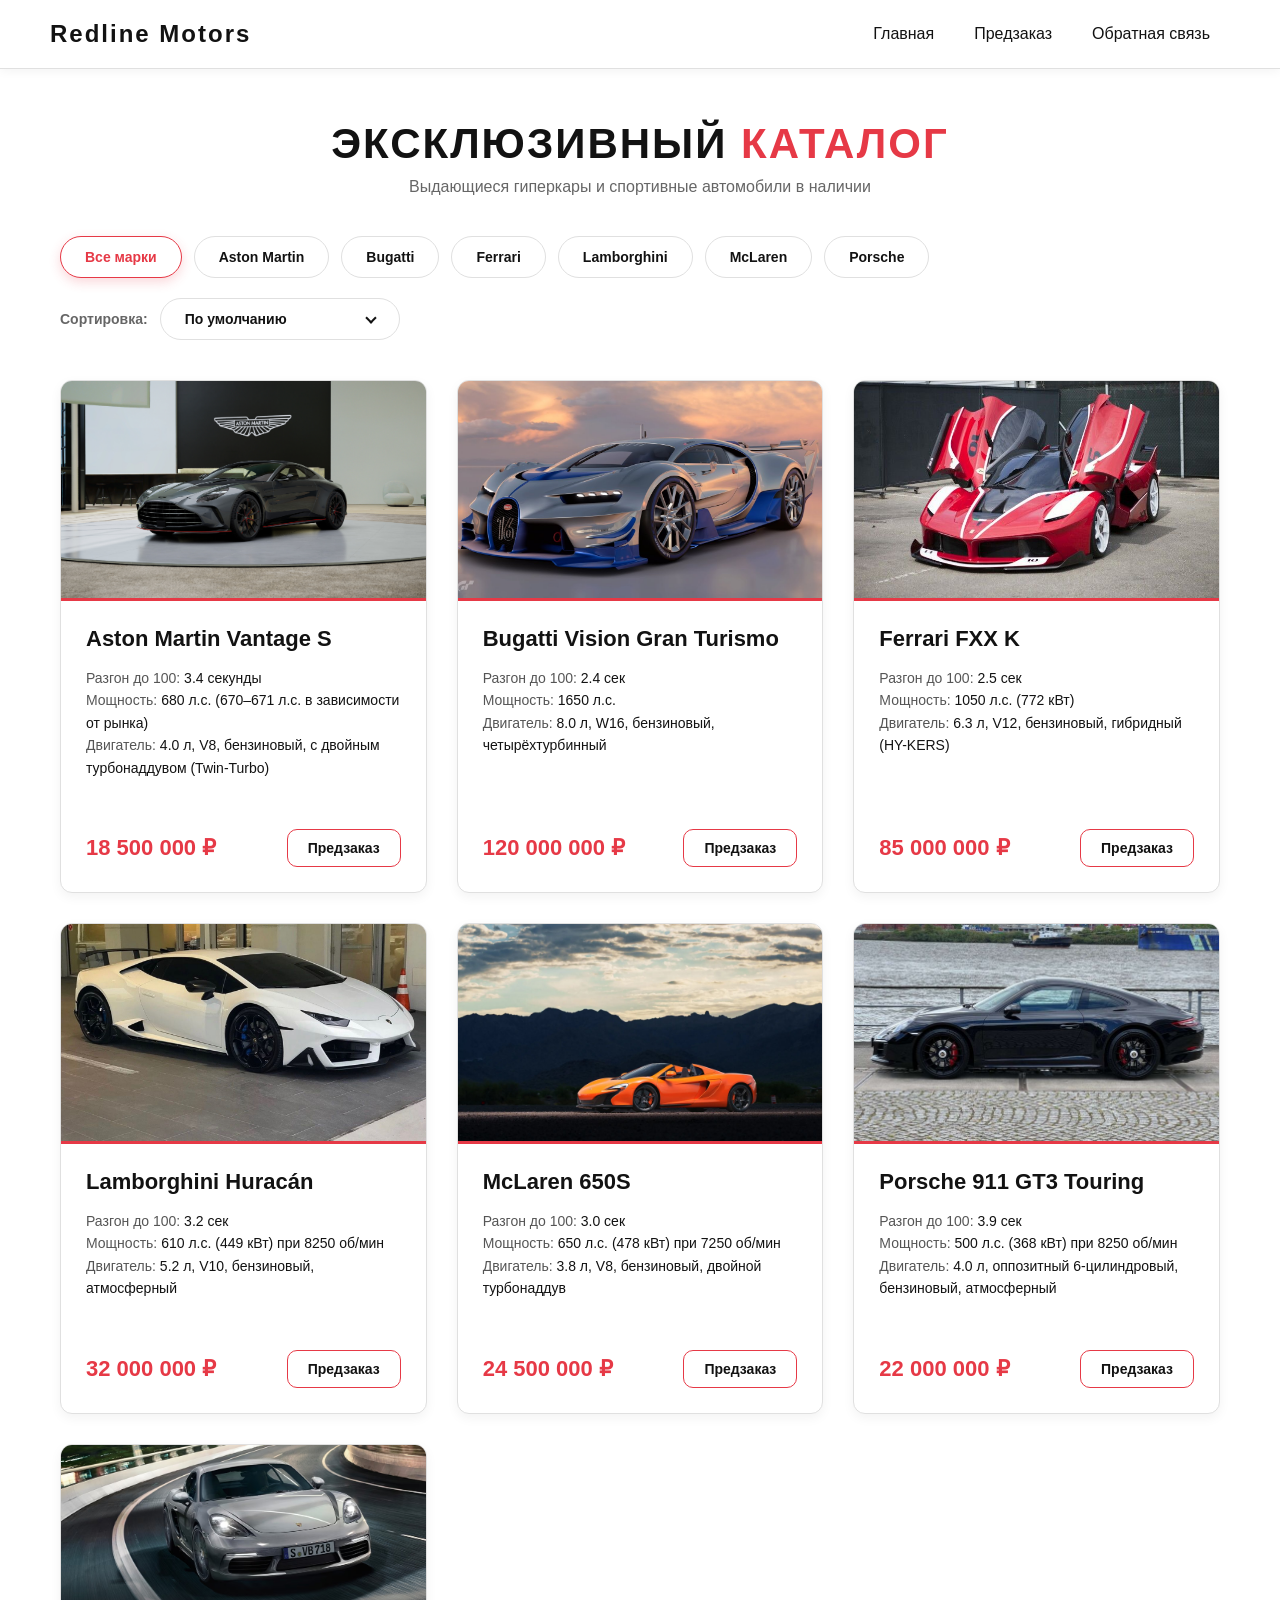
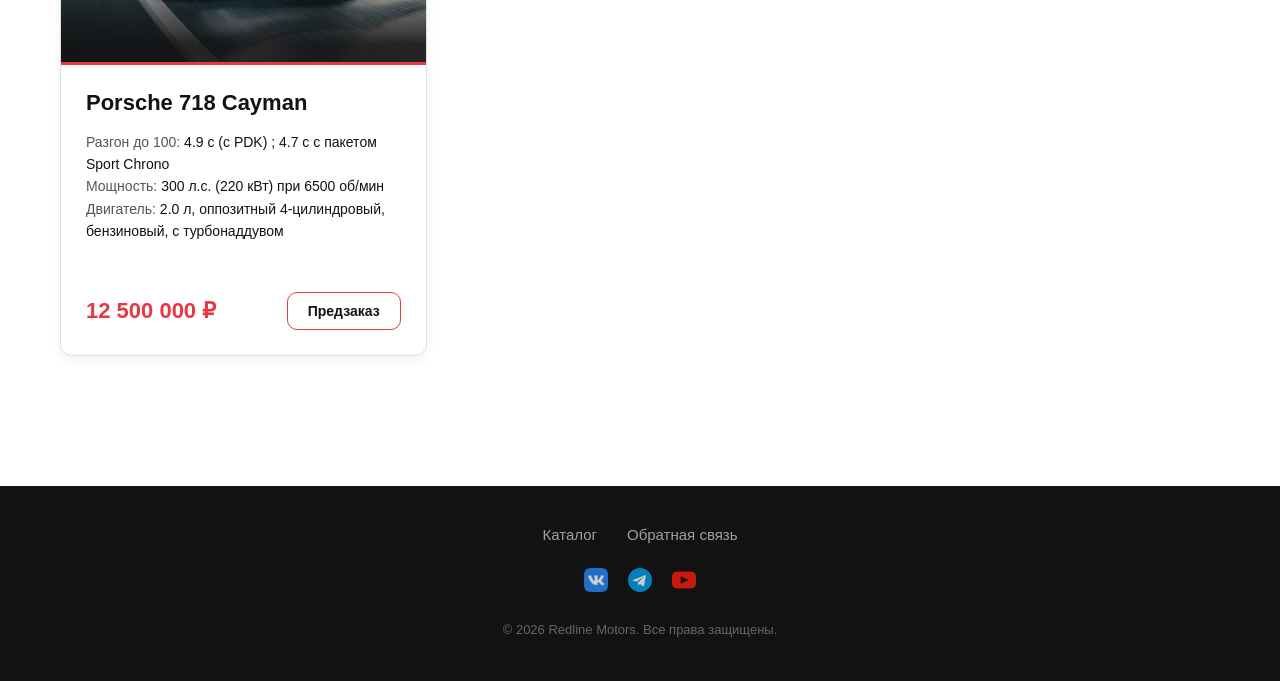
==== catalog/catalog.html @ 842f1fcf "Refactor catalog and card flow to dynamic data-driven pages. Reorganize assets into brand folders, s" ====
<!DOCTYPE html>
<html lang="ru">
<head>
    <meta charset="UTF-8">
    <meta name="viewport" content="width=device-width, initial-scale=1.0">
    <title>Каталог спорткаров</title>
    <link rel="icon" type="image/png" href="../assets/logo.png">
    <link rel="stylesheet" href="../css/navbar.css">
    <link rel="stylesheet" href="../css/global.css">
    <link rel="stylesheet" href="../css/index.css">
    <style>
        /* Базовые настройки */
        * {
            box-sizing: border-box;
            margin: 0;
            padding: 0;
        }

        body {
            font-family: 'Segoe UI', Roboto, Helvetica, Arial, sans-serif;
            background-color: #ffffff; /* Белый фон */
            color: #121212; /* Темный текст */
            padding: 0;
            margin: 0;
            display: flex;
            flex-direction: column;
            min-height: 100vh;
        }

        .catalog-container {
            max-width: 1200px;
            margin: 0 auto;
            padding: 120px 20px 50px 20px; /* отступ для шапки */
            flex-grow: 1;
            width: 100%;
        }

        /* Заголовок страницы */
        .catalog-header {
            text-align: center;
            margin-bottom: 50px;
        }

        .catalog-header h1 {
            font-size: 42px;
            text-transform: uppercase;
            letter-spacing: 2px;
            color: #121212;
        }

        .catalog-header h1 span {
            color: #e63946; /* Красный акцент */
        }

        .catalog-header p {
            color: #666;
            margin-top: 10px;
            font-size: 16px;
        }

        /* Сетка каталога (Grid) */
        .catalog-grid {
            display: grid;
            /* Автоматически подстраивает колонки: минимум 320px, максимум 1 часть доступного пространства */
            grid-template-columns: repeat(auto-fit, minmax(320px, 1fr));
            gap: 30px;
            max-width: 1200px;
            margin: 0 auto;
        }

        /* Карточка автомобиля */
        .car-card {
            background: #ffffff; /* Белый фон карточки */
            border: 1px solid #e0e0e0;
            border-radius: 12px;
            overflow: hidden;
            display: flex;
            flex-direction: column;
            scroll-margin-top: 130px; /* Отступ под фиксированную шапку */
            box-shadow: 0 4px 12px rgba(0, 0, 0, 0.05);
            
            /* Анимации фильтрации */
            opacity: 1;
            transform: scale(1) translateY(0);
            transition: opacity 0.4s cubic-bezier(0.4, 0, 0.2, 1),
                        transform 0.4s cubic-bezier(0.4, 0, 0.2, 1),
                        box-shadow 0.3s ease,
                        border-color 0.3s ease;
        }

        /* Классы для анимации переключения фильтров */
        .car-card.fade-out {
            opacity: 0;
            transform: scale(0.8) translateY(20px);
            pointer-events: none;
        }

        .car-card.fade-in {
            animation: cardAppear 0.5s cubic-bezier(0.4, 0, 0.2, 1);
        }

        @keyframes cardAppear {
            from {
                opacity: 0;
                transform: scale(0.8) translateY(20px);
            }
            to {
                opacity: 1;
                transform: scale(1) translateY(0);
            }
        }

        /* Анимация при наведении */
        .car-card:hover {
            transform: translateY(-8px);
            box-shadow: 0 15px 30px rgba(230, 57, 70, 0.2); /* Красное свечение */
            border-color: #e63946;
        }

        /* Блок с картинкой */
        .card-image {
            height: 220px;
            background-color: #f0f0f0;
            background-size: cover;
            background-position: center;
            border-bottom: 3px solid #e63946; /* Красная линия под фото */
            transition: transform 0.5s cubic-bezier(0.4, 0, 0.2, 1);
        }

        .car-card:hover .card-image {
            transform: scale(1.06);
        }

        .car-card-link {
            display: flex;
            flex-direction: column;
            flex-grow: 1;
            text-decoration: none;
            color: inherit;
        }

        /* Контент внутри карточки */
        .card-content {
            padding: 25px 25px 0;
            display: flex;
            flex-direction: column;
            flex-grow: 1;
            background: #ffffff;
        }

        .card-title {
            font-size: 22px;
            color: #121212;
            margin-bottom: 15px;
            font-weight: 700;
        }

        .card-specs {
            font-size: 14px;
            color: #555;
            margin-bottom: 25px;
            line-height: 1.6;
        }

        .card-specs span {
            color: #121212;
            font-weight: 500;
        }

        .card-price {
            font-size: 22px;
            font-weight: 800;
            color: #e63946;
            text-decoration: none;
        }

        .card-bottom {
            margin-top: auto;
            padding: 25px;
            display: flex;
            justify-content: space-between;
            align-items: center;
            gap: 12px;
        }

        .card-btn {
            background: #ffffff;
            color: #121212;
            border: 1px solid #e63946;
            padding: 10px 20px;
            border-radius: 10px;
            font-size: 14px;
            font-weight: 600;
            text-decoration: none;
            display: inline-block;
            transition: all 0.3s ease;
        }

        /* При наведении на карточку, у кнопки белый фон и красная рамка с красным текстом */
        .car-card:hover .card-btn {
            background: #ffffff;
            color: #e63946;
            border-color: #e63946;
        }

        /* Панель управления каталогом (фильтры и сортировка) */
        .catalog-controls {
            display: flex;
            justify-content: space-between;
            align-items: center;
            max-width: 1200px;
            margin: -10px auto 40px auto;
            padding: 0;
            gap: 20px;
            flex-wrap: wrap;
        }

        /* Список-фильтр брендов */
        .filter-list {
            list-style: none;
            display: flex;
            gap: 12px;
            padding: 0;
            margin: 0;
            flex-wrap: wrap;
        }

        .filter-item {
            padding: 12px 24px;
            background: #ffffff;
            border: 1px solid #e0e0e0;
            border-radius: 30px;
            cursor: pointer;
            font-weight: 600;
            font-size: 14px;
            color: #121212;
            transition: all 0.25s cubic-bezier(0.4, 0, 0.2, 1);
            user-select: none;
        }

        .filter-item:hover {
            border-color: #808080;
            background: #f5f5f5;
        }

        .filter-item.active {
            background: #ffffff;
            color: #e63946;
            border-color: #e63946;
            box-shadow: 0 4px 12px rgba(230, 57, 70, 0.2);
        }

        /* Блок сортировки */
        .sort-controls {
            display: flex;
            align-items: center;
            gap: 12px;
        }

        .sort-label {
            font-size: 14px;
            font-weight: 600;
            color: #666;
        }

        .sort-select {
            padding: 12px 24px;
            border-radius: 30px;
            border: 1px solid #e0e0e0;
            background: #ffffff;
            font-weight: 600;
            font-size: 14px;
            color: #121212;
            cursor: pointer;
            outline: none;
            transition: all 0.25s ease;
            appearance: none; /* Убираем дефолтную стрелку */
            padding-right: 40px;
            background-image: url("data:image/svg+xml;charset=utf-8,%3Csvg xmlns='http://www.w3.org/2000/svg' width='16' height='16' viewBox='0 0 24 24' fill='none' stroke='%23121212' stroke-width='2' stroke-linecap='round' stroke-linejoin='round'%3E%3Cpath d='M6 9l6 6 6-6'/%3E%3C/svg%3E");
            background-repeat: no-repeat;
            background-position: right 15px center;
            background-size: 14px;
        }

        .sort-select:hover {
            border-color: #808080;
            background-color: #f5f5f5;
        }

        /* Черный футер */
        .divfooter {
            background-color: #121212 !important;
            color: #ffffff !important;
            width: 100%;
            padding: 60px 20px 40px 20px;
            box-sizing: border-box;
            margin-top: 80px !important;
            flex-shrink: 0;
        }

        .divfooter a {
            color: #a0a0a0 !important;
        }

        .divfooter a:hover {
            color: #e63946 !important;
        }

        .divfooter-bottom p {
            color: #666666 !important;
        }

        /* Custom Select Sorting */
        .custom-select {
            position: relative;
            display: inline-block;
            width: 240px;
            user-select: none;
            z-index: 100;
        }

        .custom-select-trigger {
            position: relative;
            display: flex;
            align-items: center;
            justify-content: space-between;
            padding: 12px 24px;
            font-size: 14px;
            font-weight: 600;
            color: #121212;
            background: #ffffff;
            border: 1px solid #e0e0e0;
            border-radius: 30px;
            cursor: pointer;
            transition: all 0.25s ease;
        }

        .custom-select-trigger:hover {
            border-color: #808080;
            background-color: #f5f5f5;
        }

        .custom-select.open .custom-select-trigger {
            border-color: #e63946;
            box-shadow: 0 4px 12px rgba(230, 57, 70, 0.15);
        }

        .custom-select-trigger .arrow {
            width: 8px;
            height: 8px;
            border-right: 2px solid #121212;
            border-bottom: 2px solid #121212;
            transform: rotate(45deg);
            margin-left: 10px;
            margin-top: -3px;
            transition: transform 0.25s ease;
        }

        .custom-select.open .custom-select-trigger .arrow {
            transform: rotate(-135deg);
            margin-top: 3px;
            border-color: #e63946;
        }

        .custom-options {
            position: absolute;
            display: block;
            top: calc(100% + 8px);
            left: 0;
            right: 0;
            border: 1px solid #e0e0e0;
            background: #ffffff;
            border-radius: 16px;
            box-shadow: 0 8px 24px rgba(0, 0, 0, 0.08);
            opacity: 0;
            visibility: hidden;
            pointer-events: none;
            transform: translateY(-10px);
            transition: all 0.25s cubic-bezier(0.4, 0, 0.2, 1);
            overflow: hidden;
            z-index: 101;
        }

        .custom-select.open .custom-options {
            opacity: 1;
            visibility: visible;
            pointer-events: all;
            transform: translateY(0);
        }

        .custom-option {
            position: relative;
            display: block;
            padding: 12px 24px;
            font-size: 14px;
            font-weight: 600;
            color: #121212;
            cursor: pointer;
            transition: all 0.2s ease;
            text-align: left;
        }

        .custom-option:hover {
            background: #f5f5f5;
            color: #e63946;
        }

        .custom-option.selected {
            background: #fdf2f2;
            color: #e63946;
        }

        /* Широкоформатные экраны */
        @media (min-width: 1400px) {
            .catalog-container, .catalog-controls, .catalog-grid {
                max-width: 1300px !important;
            }
        }
        @media (min-width: 1600px) {
            .catalog-container, .catalog-controls, .catalog-grid {
                max-width: 1500px !important;
            }
        }

        /* Мобильная адаптивность для каталога */
        @media (max-width: 900px) {
            .catalog-controls {
                flex-direction: column;
                align-items: stretch;
                gap: 15px;
            }
            .filter-list {
                justify-content: center;
            }
            .sort-controls {
                justify-content: center;
            }
        }
        @media (max-width: 768px) {
            .catalog-grid {
                grid-template-columns: 1fr !important;
                gap: 20px;
            }
        }
        @media (max-width: 600px) {
            .catalog-container {
                padding-top: 80px !important;
            }
            .catalog-header {
                margin-bottom: 25px !important;
            }
            .catalog-header h1 {
                font-size: 32px;
            }
            .filter-list {
                gap: 8px;
            }
            .filter-item {
                padding: 8px 16px;
                font-size: 13px;
                flex-grow: 1;
                text-align: center;
            }
            .sort-controls {
                width: 100%;
                justify-content: space-between;
            }
            .custom-select {
                flex-grow: 1;
            }
            .custom-select-trigger {
                font-size: 13px;
                padding: 10px 20px;
            }
            .catalog-grid {
                grid-template-columns: 1fr !important;
                gap: 20px;
            }
        }

        /* Закрепленная непрозрачная шапка для каталога */
        header {
            position: fixed !important;
            background: #ffffff !important;
            box-shadow: 0 2px 10px rgba(0, 0, 0, 0.05);
            border-bottom: 1px solid #e0e0e0;
            z-index: 1000 !important;
        }

        .navbar {
            background-color: #ffffff !important;
            padding: 20px 50px !important;
        }

        @media (max-width: 768px) {
            .navbar {
                padding: 15px 20px !important;
            }
        }

    </style>
</head>
<body>
  <!-- Fullscreen Overlay Menu Start -->
  <input type="checkbox" id="active">
  <label for="active" class="menu-btn">
    <span></span>
  </label>
  <div class="wrapper">
    <ul>
      <li><a href="../index.html">Главная</a></li>
      <li><a href="../preorder.html">Предзаказ</a></li>
      <li><a href="../contacts.html">Обратная связь</a></li>
    </ul>
  </div>
  
  <script>
    (function() {
      var checkbox = document.getElementById('active');
      if (!checkbox) return;

      // Close menu on link click
      var links = document.querySelectorAll('.wrapper a');
      links.forEach(function(link) {
        link.addEventListener('click', function() {
          checkbox.checked = false;
        });
      });

      // Close menu when clicking outside of the menu list (on the wrapper)
      var wrapper = document.querySelector('.wrapper');
      if (wrapper) {
        wrapper.addEventListener('click', function(e) {
          if (e.target === wrapper) {
            checkbox.checked = false;
          }
        });
      }
    })();
  </script>
  <!-- Fullscreen Overlay Menu End -->
  
  
  

    <header>
      <nav class="navbar light-bg">
        <a href="../index.html" class="logo"><span>Redline</span> Motors</a>
  <ul class="nav-links">
          <li><a href="../index.html">Главная</a></li>
          <li><a href="../preorder.html">Предзаказ</a></li>
          <li><a href="../contacts.html">Обратная связь</a></li>
        </ul>
        <div class="burger" id="burger-menu">
          <div></div>
          <div></div>
          <div></div>
        </div>
      </nav>
    </header>

    <div class="catalog-container">
        <div class="catalog-header">
            <h1>Эксклюзивный <span>Каталог</span></h1>
            <p>Выдающиеся гиперкары и спортивные автомобили в наличии</p>
        </div>

        <!-- Панель управления каталогом (фильтры и сортировка) -->
        <div class="catalog-controls">
            <!-- Список-фильтр брендов -->
            <ul class="filter-list">
                <li class="filter-item active" data-filter="all">Все марки</li>
                <li class="filter-item" data-filter="aston_martin">Aston Martin</li>
                <li class="filter-item" data-filter="bugatti">Bugatti</li>
                <li class="filter-item" data-filter="ferrari">Ferrari</li>
                <li class="filter-item" data-filter="lamborghini">Lamborghini</li>
                <li class="filter-item" data-filter="mclaren">McLaren</li>
                <li class="filter-item" data-filter="porsche">Porsche</li>
            </ul>

            <!-- Блок сортировки справа -->
            <div class="sort-controls">
                <span class="sort-label">Сортировка:</span>
                <div class="custom-select" id="custom-sort-select">
                    <div class="custom-select-trigger"><span>По умолчанию</span><div class="arrow"></div></div>
                    <div class="custom-options">
                        <span class="custom-option selected" data-value="default">По умолчанию</span>
                        <span class="custom-option" data-value="name-asc">Название (А - Я)</span>
                        <span class="custom-option" data-value="name-desc">Название (Я - А)</span>
                        <span class="custom-option" data-value="price-asc">Цена (возрастание)</span>
                        <span class="custom-option" data-value="price-desc">Цена (убывание)</span>
                    </div>
                </div>
                <select id="sort-select" style="display: none;">
                    <option value="default">По умолчанию</option>
                    <option value="name-asc">Название (А - Я)</option>
                    <option value="name-desc">Название (Я - А)</option>
                    <option value="price-asc">Цена (возрастание)</option>
                    <option value="price-desc">Цена (убывание)</option>
                </select>
            </div>
        </div>

        <div class="catalog-grid"></div>
    </div>

    <div class="divfooter">
      <div class="divfooter-nav-row">
        <a href="catalog.html">Каталог</a>
        <a href="../contacts.html">Обратная связь</a>
      </div>
      <div class="divfooter-socials">
        <a href="#" target="_blank">
          <img src="../assets/logo/vk.png" alt="VK" />
        </a>
        <a href="#" target="_blank">
          <img src="../assets/logo/tg.png" alt="Telegram" />
        </a>
        <a href="#" target="_blank">
          <img src="../assets/logo/youtube.png" alt="YouTube" />
        </a>
      </div>
      <div class="divfooter-bottom">
        <p>© 2026 Redline Motors. Все права защищены.</p>
      </div>
    </div>

  <script src="../card/cars_data.js"></script>
  <script>
    var burgerBtn = document.getElementById('burger-menu');
    var navLinksEl = document.querySelector('.nav-links');
    if (burgerBtn && navLinksEl) {
      burgerBtn.addEventListener('click', function() {
        navLinksEl.classList.toggle('nav-active');
        burgerBtn.classList.toggle('toggle');
      });
      document.addEventListener('click', function(e) {
        if (navLinksEl.classList.contains('nav-active') &&
            !navLinksEl.contains(e.target) &&
            !burgerBtn.contains(e.target)) {
          navLinksEl.classList.remove('nav-active');
          burgerBtn.classList.remove('toggle');
        }
      });
    }

    function findSpecValue(specs, keyword) {
      if (!Array.isArray(specs)) {
        return "Не указано";
      }

      const foundSpec = specs.find(spec => spec.name && spec.name.toLowerCase().includes(keyword));
      return foundSpec && foundSpec.value ? foundSpec.value : "Не указано";
    }

    function renderCatalogFromData() {
      const grid = document.querySelector('.catalog-grid');
      if (!grid || typeof carsData === "undefined") {
        return;
      }

      const cardsHtml = [];

      Object.entries(carsData).forEach(([brandId, brandCars]) => {
        Object.entries(brandCars).forEach(([carId, carData]) => {
          const cardIndex = carId.replace('car', '');
          const previewImage = Array.isArray(carData.images) && carData.images.length ? carData.images[0] : '../assets/Ferrari/199035aa5a6e472c13fa94644c13ce82.jpg';
          const acceleration = findSpecValue(carData.specs, 'разгон');
          const power = findSpecValue(carData.specs, 'мощност');
          const engine = findSpecValue(carData.specs, 'тип двигателя');

          const preorderUrl = carData.preorderUrl || '../preorder.html';

          cardsHtml.push(`
            <article class="car-card" data-brand="${brandId}" id="${brandId}_${cardIndex}">
              <a href="../card/card.html?brand=${brandId}&car=${carId}" class="car-card-link">
                <div class="card-image" style="background-image: url('${previewImage}');"></div>
                <div class="card-content">
                  <h3 class="card-title">${carData.title}</h3>
                  <p class="card-specs">
                    Разгон до 100: <span>${acceleration}</span><br>
                    Мощность: <span>${power}</span><br>
                    Двигатель: <span>${engine}</span>
                  </p>
                </div>
              </a>
              <div class="card-bottom">
                <a href="../card/card.html?brand=${brandId}&car=${carId}" class="card-price">${carData.price}</a>
                <a href="${preorderUrl}" class="card-btn">Предзаказ</a>
              </div>
            </article>
          `);
        });
      });

      grid.innerHTML = cardsHtml.join('');
    }

    // JS-фильтрация по брендам с использованием хэша и списка с анимацией
    function applyFilter(filterId) {
      // Обновляем активный класс в списке фильтров
      const filterItems = document.querySelectorAll('.filter-item');
      filterItems.forEach(item => {
        if (item.getAttribute('data-filter') === filterId) {
          item.classList.add('active');
        } else {
          item.classList.remove('active');
        }
      });

      const cards = document.querySelectorAll('.car-card');
      
      // Сначала запускаем fade-out для скрываемых карт
      cards.forEach(card => {
        const matches = (filterId === 'all' || card.getAttribute('data-brand') === filterId);
        if (!matches) {
          card.classList.add('fade-out');
          card.classList.remove('fade-in');
        }
      });

      // Ждем окончания анимации скрытия, затем меняем display и запускаем staggered fade-in
      setTimeout(() => {
        let visibleIndex = 0;
        cards.forEach(card => {
          const matches = (filterId === 'all' || card.getAttribute('data-brand') === filterId);
          if (matches) {
            card.style.display = 'flex';
            card.classList.remove('fade-out');
            card.classList.add('fade-in');
            // Staggered delay (поочередное появление)
            card.style.animationDelay = `${visibleIndex * 0.05}s`;
            visibleIndex++;
          } else {
            card.style.display = 'none';
          }
        });
      }, 300);
    }

    // Слушатели кликов по элементам списка-фильтра
    document.querySelectorAll('.filter-item').forEach(item => {
      item.addEventListener('click', () => {
        const filterId = item.getAttribute('data-filter');
        if (filterId === 'all') {
          // Убираем хэш из URL
          history.pushState("", document.title, window.location.pathname + window.location.search);
          applyFilter('all');
        } else {
          window.location.hash = filterId;
        }
      });
    });

    // Обработка хэша при загрузке страницы и смене хэша
    function handleHash() {
      const hash = window.location.hash.substring(1);
      const validFilters = ['aston_martin', 'bugatti', 'ferrari', 'lamborghini', 'mclaren', 'porsche'];
      if (hash && validFilters.includes(hash)) {
        applyFilter(hash);
      } else {
        applyFilter('all');
      }
    }

    window.addEventListener('hashchange', handleHash);
    window.addEventListener('DOMContentLoaded', handleHash);

    // Сортировка карточек
    let originalCardsOrder = [];
    
    // Сохраняем исходный порядок карточек после загрузки DOM
    window.addEventListener('DOMContentLoaded', () => {
      renderCatalogFromData();
      originalCardsOrder = Array.from(document.querySelectorAll('.car-card'));
      
      // Очистка классов анимации и задержки по окончании анимации
      originalCardsOrder.forEach(card => {
        card.addEventListener('animationend', () => {
          if (card.classList.contains('fade-in')) {
            card.classList.remove('fade-in');
            card.style.animationDelay = '';
          }
        });
      });
      
      const sortSelect = document.getElementById('sort-select');
      if (sortSelect) {
        sortSelect.addEventListener('change', (e) => {
          applySorting(e.target.value);
        });
      }

      // Custom select logic
      const customSelect = document.getElementById('custom-sort-select');
      if (customSelect) {
        const trigger = customSelect.querySelector('.custom-select-trigger');
        const triggerText = trigger.querySelector('span');
        const options = customSelect.querySelectorAll('.custom-option');

        trigger.addEventListener('click', function(e) {
          e.stopPropagation();
          customSelect.classList.toggle('open');
        });

        options.forEach(opt => {
          opt.addEventListener('click', function() {
            options.forEach(o => o.classList.remove('selected'));
            this.classList.add('selected');
            const val = this.getAttribute('data-value');
            triggerText.textContent = this.textContent;
            customSelect.classList.remove('open');
            
            // Sync with real select
            if (sortSelect) {
              sortSelect.value = val;
              sortSelect.dispatchEvent(new Event('change'));
            }
          });
        });

        // Close select on click outside
        document.addEventListener('click', function() {
          customSelect.classList.remove('open');
        });
      }
    });

    function applySorting(sortVal) {
      const grid = document.querySelector('.catalog-grid');
      if (!grid) return;
      
      let cards = Array.from(document.querySelectorAll('.car-card'));
      
      // Сначала запускаем fade-out для всех видимых карт
      cards.forEach(card => {
        if (card.style.display !== 'none') {
          card.classList.add('fade-out');
          card.classList.remove('fade-in');
        }
      });
      
      // Ждем окончания анимации скрытия (300мс), затем перевешиваем в DOM и проявляем со стаггером
      setTimeout(() => {
        if (sortVal === 'default') {
          // Восстанавливаем оригинальный порядок
          originalCardsOrder.forEach(card => grid.appendChild(card));
        } else {
          cards.sort((a, b) => {
            if (sortVal.startsWith('name')) {
              const nameA = a.querySelector('.card-title').textContent.trim();
              const nameB = b.querySelector('.card-title').textContent.trim();
              return sortVal === 'name-asc' ? nameA.localeCompare(nameB, 'ru') : nameB.localeCompare(nameA, 'ru');
            } else if (sortVal.startsWith('price')) {
              // Получаем числовое значение цены из текста (например: "350 млн ₽" -> 350)
              const priceTextA = a.querySelector('.card-price').textContent;
              const priceTextB = b.querySelector('.card-price').textContent;
              
              const priceA = parseFloat(priceTextA.replace(/[^0-9.]/g, ''));
              const priceB = parseFloat(priceTextB.replace(/[^0-9.]/g, ''));
              
              return sortVal === 'price-asc' ? priceA - priceB : priceB - priceA;
            }
            return 0;
          });
          
          // Перевешиваем карточки в отсортированном порядке в DOM
          cards.forEach(card => grid.appendChild(card));
        }
        
        // Проявляем обратно
        let visibleIndex = 0;
        const updatedCards = Array.from(document.querySelectorAll('.car-card'));
        updatedCards.forEach(card => {
          if (card.style.display !== 'none') {
            card.classList.remove('fade-out');
            card.classList.add('fade-in');
            card.style.animationDelay = `${visibleIndex * 0.05}s`;
            visibleIndex++;
          }
        });
      }, 300);
    }
  </script>
</body>
</html>
---- css/navbar.css ----
header {
  align-self: stretch;
  width: 100%;
  position: absolute !important;
  top: 0 !important;
  left: 0 !important;
  z-index: 100 !important;
  background: transparent !important;
}

.navbar {
  display: flex;
  justify-content: space-between;
  align-items: center;
  width: 100%;
  box-sizing: border-box;
  background-color: transparent !important;
  padding: 25px 50px 60px 50px; /* expanded downwards */
  color: white;
  position: relative;
  z-index: 100;
  font-family: 'Segoe UI', Tahoma, Geneva, Verdana, sans-serif;
}

.logo {
  font-size: 24px;
  font-weight: bold;
  color: #ffffff; /* white color for Redline Motors */
  text-decoration: none;
  letter-spacing: 2px;
}

.logo span {
  color: inherit;
  display: inline-block;
}

.nav-links {
  list-style: none;
  display: flex;
}

.nav-links li {
  padding: 0 20px;
}

.nav-links a {
  color: white;
  text-decoration: none;
  font-size: 16px;
  transition: color 0.3s ease, text-shadow 0.3s ease, transform 0.25s ease;
}

.nav-links a:hover {
  color: #e63946;
}

.nav-links a[href*="preorder.html"]:hover,
.wrapper a[href*="preorder.html"]:hover {
  color: #e63946 !important;
  text-shadow:
    0 0 10px rgba(230, 57, 70, 0.55),
    0 0 22px rgba(230, 57, 70, 0.35);
  transform: translateY(-1px);
}

.burger {
  display: none;
  cursor: pointer;
}

.burger div {
  width: 25px;
  height: 3px;
  background-color: white;
  margin: 5px;
  transition: all 0.3s ease;
}

@media screen and (max-width: 768px) {
  .navbar {
    padding: 15px 20px !important;
  }

  .nav-links {
    position: fixed !important;
    left: 0 !important;
    top: 0 !important;
    width: 100vw !important;
    height: 100vh !important;
    background-color: rgba(18, 18, 18, 0.98) !important;
    backdrop-filter: blur(15px);
    display: flex !important;
    flex-direction: column !important;
    justify-content: center !important;
    align-items: center !important;
    padding: 0 !important;
    box-sizing: border-box;
    transform: translateY(-100%) !important;
    opacity: 0;
    visibility: hidden;
    transition: transform 0.5s cubic-bezier(0.16, 1, 0.3, 1), opacity 0.3s ease, visibility 0.5s;
    z-index: 99 !important;
    gap: 20px !important;
  }

  .nav-links li {
    padding: 0 !important;
    text-align: center;
    width: 100%;
  }

  .nav-links a,
  .nav-links .dropbtn {
    font-size: 20px !important;
    padding: 12px 20px !important;
    display: inline-block;
    color: white !important;
  }

  .nav-active {
    transform: translateY(0) !important;
    opacity: 1 !important;
    visibility: visible !important;
  }

  .burger {
    display: block;
    z-index: 101 !important;
    position: fixed !important;
    right: 20px;
    top: 15px;
  }
}

/* Dropdown menu container styling */
.nav-links li.dropdown {
  position: relative;
  padding-bottom: 10px;
}

.nav-links li.dropdown .dropbtn {
  display: flex;
  align-items: center;
  gap: 6px;
  cursor: pointer;
}

.arrow-down {
  font-size: 10px;
  transition: transform 0.3s ease;
}

/* Dropdown list styling */
.dropdown-content {
  display: none;
  position: absolute;
  top: 100%;
  left: 50%;
  transform: translateX(-50%);
  background-color: rgba(22, 22, 22, 0.95) !important; /* Premium dark background */
  backdrop-filter: blur(10px);
  min-width: 200px;
  box-shadow: 0 8px 30px rgba(0, 0, 0, 0.3);
  border-radius: 8px;
  padding: 12px 0 !important;
  list-style: none;
  margin: 0 !important;
  border: 1px solid rgba(255, 255, 255, 0.1);
  z-index: 1000;
}

.dropdown-content::before {
  content: "";
  position: absolute;
  top: -6px;
  left: 50%;
  transform: translateX(-50%) rotate(45deg);
  width: 12px;
  height: 12px;
  background-color: rgba(22, 22, 22, 0.95);
  border-left: 1px solid rgba(255, 255, 255, 0.1);
  border-top: 1px solid rgba(255, 255, 255, 0.1);
}

.dropdown-content li {
  padding: 0 !important;
  width: 100%;
  display: block !important;
}

.dropdown-content a {
  color: #e0e0e0 !important;
  padding: 10px 24px !important;
  display: block !important;
  font-size: 14px !important;
  transition: background-color 0.2s, color 0.2s;
  text-align: left;
  font-family: 'Segoe UI', sans-serif;
}

.dropdown-content a:hover {
  background-color: rgba(230, 57, 70, 0.15) !important;
  color: #e63946 !important;
}

/* Hover effects */
.dropdown:hover .dropdown-content {
  display: block !important;
}

.dropdown:hover .arrow-down {
  transform: rotate(180deg);
  color: #e63946;
}

/* Mobile dropdown responsiveness */
@media screen and (max-width: 768px) {
  .dropdown-content {
    position: static !important;
    transform: none !important;
    background-color: rgba(255, 255, 255, 0.05) !important;
    box-shadow: none !important;
    border: none !important;
    padding: 10px 0 !important;
    margin-top: 10px !important;
    width: 100% !important;
    display: none !important;
    z-index: 1000;
  }
  
  .dropdown-content::before {
    display: none !important;
  }
  
  .dropdown:hover .dropdown-content {
    display: none !important; /* disable hover opening on mobile */
  }
  
  .dropdown.dropdown-open .dropdown-content {
    display: block !important;
  }
  
  .dropdown-content a {
    text-align: center !important;
    padding: 10px 0 !important;
    font-size: 16px !important;
  }
}

/* Light background navbar styling */
.navbar.light-bg {
  color: #121212 !important;
}

.navbar.light-bg .logo {
  color: #121212 !important;
}

.navbar.light-bg .nav-links a {
  color: #121212 !important;
}

.navbar.light-bg .nav-links a:hover {
  color: #707070 !important;
}

.navbar.light-bg .nav-links a[href*="preorder.html"]:hover {
  color: #e63946 !important;
  text-shadow:
    0 0 10px rgba(230, 57, 70, 0.45),
    0 0 20px rgba(230, 57, 70, 0.28);
  transform: translateY(-1px);
}

.navbar.light-bg .nav-links .dropdown-content a {
  color: #e0e0e0 !important;
}

.navbar.light-bg .nav-links .dropdown-content a:hover {
  color: #e63946 !important;
}

/* Keep desktop layout on mobile for .no-mobile-menu navbar */
@media screen and (max-width: 768px) {
  .navbar.no-mobile-menu .burger {
    display: none !important;
  }
  .navbar.no-mobile-menu .nav-links {
    display: flex !important;
    flex-direction: row !important;
    position: static !important;
    height: auto !important;
    width: auto !important;
    transform: none !important;
    background-color: transparent !important;
    box-shadow: none !important;
    padding: 0 !important;
    gap: 15px !important;
  }
  .navbar.no-mobile-menu .nav-links li {
    padding: 0 10px !important;
  }
}

.navbar.light-bg .burger div {
  background-color: #121212 !important;
}

/* Burger menu animation to X */
.burger.toggle div:nth-child(1) {
  transform: rotate(-45deg) translate(-5px, 6px);
}
.burger.toggle div:nth-child(2) {
  opacity: 0;
}
.burger.toggle div:nth-child(3) {
  transform: rotate(45deg) translate(-5px, -6px);
}

/* Mobile nav panel refinements */
@media screen and (max-width: 768px) {
  .nav-links {
    box-shadow: 0 10px 20px rgba(0, 0, 0, 0.2);
  }

  .dropdown.dropdown-open .dropdown-content {
    display: block !important;
  }
}

/* Fullscreen Overlay Menu styling */
input[type="checkbox"]#active {
  display: none;
}

/* Hidden by default on desktop */
.menu-btn {
  display: none;
}

.wrapper {
  position: fixed;
  top: 0;
  right: -100%;
  height: 100%;
  width: 100%;
  background: rgba(10, 10, 10, 0.98);
  backdrop-filter: blur(25px);
  -webkit-backdrop-filter: blur(25px);
  transition: all 0.6s cubic-bezier(0.16, 1, 0.3, 1);
  z-index: 9999;
  display: flex;
  justify-content: center;
  align-items: center;
  overflow-y: auto;
}

#active:checked ~ .wrapper {
  right: 0;
}

@media screen and (max-width: 768px) {
  .navbar .burger,
  .navbar .nav-links {
    display: none !important;
  }
  
  .navbar {
    display: flex !important;
    justify-content: flex-start !important;
    align-items: center !important;
  }
  
  .navbar .logo {
    margin: 0 !important;
  }

  /* Show menu button on mobile */
  .menu-btn {
    display: block;
    position: fixed;
    z-index: 10000;
    right: 20px;
    top: 10px;
    height: 44px;
    width: 44px;
    text-align: center;
    cursor: pointer;
    background: transparent;
    border: none;
    transition: all 0.3s cubic-bezier(0.16, 1, 0.3, 1);
  }

  .menu-btn span,
  .menu-btn:before,
  .menu-btn:after {
    content: "";
    position: absolute;
    top: calc(50% - 1px);
    left: 25%;
    width: 50%;
    border-bottom: 2px solid #fff;
    transition: transform .6s cubic-bezier(0.16, 1, 0.3, 1), border-color 0.6s;
  }

  /* If the body has a light-bg navbar, make the closed menu button lines dark */
  body:has(.navbar.light-bg) #active:not(:checked) + .menu-btn span,
  body:has(.navbar.light-bg) #active:not(:checked) + .menu-btn:before,
  body:has(.navbar.light-bg) #active:not(:checked) + .menu-btn:after {
    border-color: #121212;
  }

  .menu-btn:before {
    transform: translateY(-6px);
  }

  .menu-btn:after {
    transform: translateY(6px);
  }

  /* Hamburger closing animation */
  #active:checked + .menu-btn span {
    transform: scaleX(0);
  }

  #active:checked + .menu-btn:before {
    transform: rotate(45deg);
    border-color: #fff;
  }

  #active:checked + .menu-btn:after {
    transform: rotate(-45deg);
    border-color: #fff;
  }

  /* Links list */
  .wrapper ul {
    list-style: none;
    text-align: center;
    width: 100%;
    max-width: 400px;
    padding: 60px 24px;
    margin: 0;
  }

  .wrapper ul li {
    margin: 25px 0;
    position: relative;
  }

  .wrapper ul li a {
    text-decoration: none;
    font-size: 28px;
    font-weight: 600;
    padding: 8px 32px;
    color: rgba(255, 255, 255, 0.75);
    border-radius: 50px;
    display: inline-block;
    position: relative;
    transition: all 0.4s cubic-bezier(0.16, 1, 0.3, 1);
    opacity: 0;
    transform: translateY(30px);
  }

  .wrapper ul li a:hover {
    color: #fff !important;
  }

  /* Staggered link animation */
  #active:checked ~ .wrapper ul li a {
    opacity: 1;
    transform: translateY(0);
  }

  #active:checked ~ .wrapper ul li:nth-child(1) a { transition-delay: 0.1s; }
  #active:checked ~ .wrapper ul li:nth-child(2) a { transition-delay: 0.15s; }
  #active:checked ~ .wrapper ul li:nth-child(3) a { transition-delay: 0.2s; }
  #active:checked ~ .wrapper ul li:nth-child(4) a { transition-delay: 0.25s; }
  #active:checked ~ .wrapper ul li:nth-child(5) a { transition-delay: 0.3s; }
  #active:checked ~ .wrapper ul li:nth-child(6) a { transition-delay: 0.35s; }

  /* Dropdown styling */
  .wrapper .dropdown-content {
    max-height: 0;
    overflow: hidden;
    transition: max-height 0.5s cubic-bezier(0.16, 1, 0.3, 1), opacity 0.3s ease;
    opacity: 0;
    list-style: none;
    padding: 0;
    margin: 10px 0 0 0;
    background: rgba(255, 255, 255, 0.05);
    border-radius: 15px;
  }

  .wrapper .dropdown.dropdown-open .dropdown-content {
    max-height: 350px;
    opacity: 1;
    padding: 10px 0;
  }

  .wrapper .dropdown-content li {
    margin: 5px 0;
  }

  .wrapper .dropdown-content li a {
    font-size: 20px;
    padding: 6px 20px;
    color: #a0a0a0;
    opacity: 1;
    transform: none;
  }

  .wrapper .dropdown-content li a:after {
    display: none;
  }

  .wrapper .dropdown-content li a:hover {
    color: #fff !important;
    background: transparent;
  }
}
---- css/global.css ----
html,
body {
  margin: 0;
  overflow-x: hidden;
  max-width: 100%;
  min-height: 100vh;
  display: flex;
  flex-direction: column;
}

body {
  line-height: normal;
}

.divfooter {
  margin-top: auto !important;
}
  
  :root {
    /* Common Style Variables */
  
    /* Color */
    --color-gainsboro: #e6e6e6;
    --wwwrolfru-Black: #000;
    --wwwrolfru-Black-Squeeze: #ecf3f8;
    --wwwrolfru-Dove-Gray: #656565;
    --wwwrolfru-Gray: #929292;
    --wwwrolfru-Mine-Shaft: #222;
    --wwwrolfru-Mine-Shaft-95: rgba(37, 37, 37, 0.95);
    --wwwrolfru-White: #fff;
    --wwwrolfru-White-75: rgba(255, 255, 255, 0.75);
  
    /* Gap */
    --gap-4: 4px;
    --gap-8: 8px;
    --gap-16: 16px;
    --gap-20: 20px;
    --gap-24: 24px;
    --gap-28: 28px;
    --gap-32: 32px;
  
    /* Padding */
    --padding-0: 0px;
    --padding-01: 0;
    --padding-2: 2px;
    --padding-4: 4px;
    --padding-6: 6px;
    --padding-8: 8px;
    --padding-15: 15px;
    --padding-16: 16px;
    --padding-28: 28px;
    --padding-32: 32px;
  
    /* BorderRadius */
    --br-8: 8px;
    --br-10: 10px;
    --br-25: 25px;
  
    /* Font */
    --font-inter: Inter, Arial, sans-serif;
    --font-unbounded: Unbounded, Arial, sans-serif;
  
    /* FontSize */
    --fs-11: 11px;
    --fs-14: 14px;
    --fs-16: 16px;
  
    /* Shadows */
    --shadow-drop: 0px 2px 6px rgba(0, 0, 0, 0.2);
  
    /* WidthHeights */
    --height-14: 14px;
    --height-20: 20px;
    --height-24: 24px;
    --height-36: 36px;
    --height-40: 40px;
    --height-46: 46px;
    --height-58: 58px;
    --height-80: 80px;
    --height-256: 256px;
    --max-h-58: 58px;
    --max-w-132: 132px;
    --max-w-224: 224px;
    --width-14: 14px;
    --width-24: 24px;
    --width-36: 36px;
    --width-40: 40px;
    --width-46: 46px;
    --width-132: 132px;
    --width-256: 256px;
    --width-calc100-1173_3: calc(100% - 1173.3px);
  
    /* LineHeights */
    --lh-14: 14px;
    --lh-20: 20px;
    --lh-24: 24px;
  
    --left-0: 0px;
    --left-12: 12px;
    --top-0: 0px;
    --top-108: 108px;
    --top--2: -2px;
  }

  .page-back-wrap {
    max-width: 1200px;
    margin: 120px auto -40px auto;
    padding: 0 20px;
  }

  .back-catalog-btn {
    position: relative;
    display: inline-flex;
    align-items: center;
    justify-content: center;
    padding: 10px 22px;
    border: 1px solid #e0e0e0;
    border-radius: 30px;
    background: #ffffff;
    color: #121212;
    text-decoration: none;
    font-weight: 600;
    font-size: 14px;
    font-family: 'Segoe UI', sans-serif;
    box-shadow: 0 2px 8px rgba(0, 0, 0, 0.04);
    transition: color 0.3s ease, border-color 0.3s ease, transform 0.25s ease, box-shadow 0.25s ease;
  }

  .back-catalog-btn:hover {
    color: #e63946;
    background: #ffffff;
    border-color: #e63946;
    transform: translateY(-2px);
    box-shadow:
      0 0 0 3px rgba(230, 57, 70, 0.12),
      0 0 16px rgba(230, 57, 70, 0.45),
      0 6px 18px rgba(230, 57, 70, 0.18);
  }

  .back-catalog-btn:active {
    transform: translateY(0);
    box-shadow:
      0 0 0 2px rgba(230, 57, 70, 0.18),
      0 0 10px rgba(230, 57, 70, 0.35);
  }
---- css/index.css ----
.div-nuxt,
.divdefault,
.w-light {
  display: flex;
  flex-direction: column;
  align-items: flex-start;
}
.w-light {
  width: 100%;
  position: relative;
  background-color: var(--wwwrolfru-White);
  overflow-x: hidden;
  line-height: normal;
  letter-spacing: normal;
}
.div-nuxt,
.divdefault {
  align-self: stretch;
  max-width: 100%;
}
.div-nuxt {
  justify-content: center;
  flex-shrink: 0;
}
.divdefault {
  position: relative;
  isolation: isolate;
  gap: var(--gap-16);
  background-image: url(./public/div-default@3x.png);
  background-size: cover;
  background-repeat: no-repeat;
  background-position: top;
}
.before {
  width: 100%;
  height: 39px;
  position: absolute;
  margin: 0 !important;
  top: -487px;
  right: 0;
  left: 0;
  background-color: var(--wwwrolfru-Mine-Shaft-95);
  opacity: 0;
  z-index: 0;
  flex-shrink: 0;
}
.headerthe-headermargin {
  align-self: stretch;
  display: flex;
  flex-direction: column;
  align-items: flex-start;
  max-width: 100%;
  z-index: 1;
  flex-shrink: 0;
}
.divthe-header-wrapper,
.headerthe-header {
  display: flex;
  flex-direction: column;
  box-sizing: border-box;
}
.headerthe-header {
  align-self: stretch;
  border-radius: 0 0 var(--br-25) var(--br-25);
  background-color: var(--wwwrolfru-White);
  align-items: center;
  padding: var(--padding-0) 30px var(--padding-2);
  max-width: 100%;
}
.divthe-header-wrapper {
  width: 100%;
  align-items: flex-start;
  padding: 24px var(--padding-28);
  gap: var(--gap-16);
  max-width: 1480px;
  text-align: left;
  font-size: var(--fs-16);
  color: var(--wwwrolfru-Dove-Gray);
  font-family: var(--font-inter);
}
.divthe-header-top {
  align-self: stretch;
  display: flex;
  align-items: center;
  justify-content: flex-end;
  gap: var(--gap-32);
}
.divthe-header-actions {
  height: var(--height-24);
  display: flex;
  align-items: flex-start;
  gap: var(--gap-16);
}
.athe-header-actions-item-icon {
  height: var(--height-24);
  width: var(--width-24);
  position: relative;
  cursor: pointer;
}
.divui-select,
.divui-select-input-container,
.divui-selectalign-stretch {
  height: var(--height-24);
  display: flex;
  align-items: flex-start;
}
.divui-select,
.divui-select-input-container {
  justify-content: center;
}
.divui-select {
  max-width: 1424px;
}
.divui-select-input-container {
  border-radius: var(--br-10);
  flex-direction: column;
}
.divui-select-input {
  width: 124px;
  display: flex;
  align-items: center;
  gap: var(--gap-8);
}
.spanui-select-left-icon {
  height: var(--height-24);
  width: var(--width-24);
  position: relative;
}
.spanui-select-text {
  height: var(--height-24);
  overflow: hidden;
  display: flex;
  flex-direction: column;
  align-items: flex-start;
}
.div {
  position: relative;
  text-decoration: underline;
  line-height: var(--lh-24);
}
.component-2-icon {
  cursor: pointer;
  border: 0;
  padding: var(--padding-01);
  background-color: transparent;
  height: var(--height-24);
  width: var(--width-24);
  position: relative;
}
.group-icon {
  position: absolute;
  height: 33.33%;
  width: 50%;
  top: 33.33%;
  right: 25%;
  bottom: 33.33%;
  left: 25%;
  max-width: 100%;
  overflow: hidden;
  max-height: 100%;
  transform: rotate(-180deg);
}
.divui-button {
  height: var(--height-24);
  border-radius: 41px;
  display: flex;
  align-items: center;
  gap: var(--gap-4);
  color: var(--wwwrolfru-Gray);
}
.component-1,
.group-icon2,
.spanui-button-icon {
  position: absolute;
  left: 0;
  width: 100%;
  height: 100%;
}
.spanui-button-icon {
  bottom: 0;
}
.component-1,
.group-icon2 {
  top: 0;
  overflow: hidden;
}
.group-icon2 {
  height: 62.5%;
  width: 62.5%;
  top: 18.75%;
  right: 18.75%;
  bottom: 18.75%;
  left: 18.75%;
  max-width: 100%;
  max-height: 100%;
}
.spannew-class-ct-header-msk-c {
  height: var(--height-24);
  display: flex;
  flex-direction: column;
  align-items: center;
}
.div2 {
  position: relative;
  line-height: var(--lh-24);
}
.divthe-header-nav {
  align-self: stretch;
  display: flex;
  align-items: center;
  gap: var(--gap-16);
  max-width: 100%;
}
.a-icon {
  height: var(--height-40);
  width: 148px;
  position: relative;
  object-fit: cover;
}
.buttonthe-header-nav-item,
.navthe-header-nav-list {
  display: flex;
  align-items: center;
  box-sizing: border-box;
}
.navthe-header-nav-list {
  margin: 0;
  flex: 1;
  padding: var(--padding-0) var(--padding-32);
  gap: var(--gap-32);
  max-width: 100%;
}
.buttonthe-header-nav-item {
  cursor: pointer;
  border: 0;
  padding: var(--padding-8) var(--padding-16);
  background-color: var(--wwwrolfru-White);
  height: var(--height-40);
  border-radius: var(--br-25);
  justify-content: center;
}
.buttonthe-header-nav-item:hover {
  background-color: var(--color-gainsboro);
}
.div3 {
  position: relative;
  font-size: var(--fs-16);
  line-height: var(--lh-24);
  font-family: var(--font-inter);
  color: var(--wwwrolfru-Dove-Gray);
  text-align: left;
}
.divthe-header-nav-profile {
  cursor: pointer;
  border: 0;
  padding: var(--padding-01);
  background-color: transparent;
  height: var(--height-40);
  display: flex;
  flex-direction: column;
  align-items: flex-start;
}
.aui-button,
.divmenu-profile {
  height: var(--height-40);
  display: flex;
  align-items: center;
}
.divmenu-profile {
  width: 111px;
  flex-direction: column;
}
.aui-button {
  border-radius: 50px;
  background-color: var(--wwwrolfru-Black-Squeeze);
  justify-content: center;
  padding: var(--padding-8) var(--padding-32);
  box-sizing: border-box;
}
.a,
.divdefault-contentmargin {
  text-align: left;
  color: var(--wwwrolfru-Mine-Shaft);
}
.a {
  position: relative;
  font-size: var(--fs-16);
  line-height: var(--lh-24);
  font-family: var(--font-inter);
  text-decoration: none;
}
.divdefault-contentmargin {
  align-self: stretch;
  padding: var(--padding-0) 220px;
  box-sizing: border-box;
  max-width: 100%;
  z-index: 2;
  flex-shrink: 0;
  font-size: 32px;
  font-family: var(--font-unbounded);
}
.divdefault-content,
.divdefault-contentmargin,
.divview-container,
.main {
  display: flex;
  flex-direction: column;
  align-items: flex-start;
}
.divdefault-contentmargin {
  align-items: center;
}
.divdefault-content {
  width: 100%;
  padding: var(--padding-0) var(--padding-28) var(--padding-16);
  box-sizing: border-box;
  gap: 56px;
  max-width: 1480px;
}
.divview-container,
.main {
  align-self: stretch;
  max-width: 100%;
}
.main {
  height: auto;
}
.divview-container {
  position: relative;
  isolation: isolate;
  gap: 56px;
}
.h1u-visually-hiddenmask-grou-icon {
  width: 1px;
  height: 1px;
  position: absolute;
  margin: 0 !important;
  top: -1px;
  left: -1px;
  z-index: 0;
}
.divmain-banner-slider-icon {
  align-self: stretch;
  height: 452px;
  position: relative;
  max-width: 100%;
  overflow: hidden;
  flex-shrink: 0;
  object-fit: cover;
  z-index: 1;
}
.divbrands,
.sectionbrands {
  align-self: stretch;
  display: flex;
  flex-direction: column;
}
.sectionbrands {
  align-items: flex-start;
  z-index: 2;
  text-align: left;
  font-size: var(--fs-14);
  color: var(--wwwrolfru-Dove-Gray);
  font-family: var(--font-inter);
}
.divbrands {
  align-items: center;
}
.divbrands-wrapperalign-stre {
  width: 100%;
  display: flex;
  flex-direction: column;
  align-items: flex-start;
  max-width: 100%;
}
.divbrands-wrapper {
  align-self: stretch;
  border-radius: var(--br-25);
  background-color: var(--wwwrolfru-White);
  display: flex;
  flex-direction: column;
  align-items: center;
  justify-content: center;
  padding: var(--padding-32) var(--padding-16) 34px;
}
.divbrands-list {
  align-self: stretch;
  height: 200px;
  position: relative;
}
.abrands-item {
  position: absolute;
  width: var(--width-calc100-1173_3);
  top: 0;
  right: 1173.3px;
  left: 0;
  border-radius: var(--br-25);
  background-color: var(--wwwrolfru-White);
  display: flex;
  flex-direction: column;
  align-items: center;
  justify-content: center;
  padding: var(--padding-2) var(--padding-0) var(--padding-6);
  box-sizing: border-box;
  cursor: pointer;
}
.alfa-romeo-icon {
  width: var(--width-132);
  height: var(--height-58);
  position: relative;
  object-fit: cover;
  max-width: var(--max-w-132);
  max-height: var(--max-h-58);
}
.pbrands-item-name {
  width: 76px;
  height: var(--height-20);
  display: flex;
  flex-direction: column;
  align-items: center;
}
.alfa-romeo {
  position: relative;
  line-height: var(--lh-20);
  color: inherit;
  text-decoration: none;
}
.abrands-item2 {
  position: absolute;
  width: var(--width-calc100-1173_3);
  top: 0;
  right: 938.6px;
  left: 234.7px;
  border-radius: var(--br-25);
  background-color: var(--wwwrolfru-White);
  display: flex;
  flex-direction: column;
  align-items: center;
  justify-content: center;
  padding: var(--padding-2) var(--padding-0) var(--padding-6);
  box-sizing: border-box;
  cursor: pointer;
}
.pbrands-item-name2 {
  width: 30px;
  height: var(--height-20);
}
.abrands-item3,
.pbrands-item-name2,
.pbrands-item-name3 {
  display: flex;
  flex-direction: column;
  align-items: center;
}
.abrands-item3 {
  position: absolute;
  width: var(--width-calc100-1173_3);
  top: 0;
  right: 704px;
  left: 469.3px;
  border-radius: var(--br-25);
  background-color: var(--wwwrolfru-White);
  justify-content: center;
  padding: var(--padding-2) var(--padding-0) var(--padding-6);
  box-sizing: border-box;
  cursor: pointer;
}
.pbrands-item-name3 {
  width: 42px;
  height: var(--height-20);
}
.abrands-item4 {
  position: absolute;
  width: var(--width-calc100-1173_3);
  top: 0;
  right: 469.3px;
  left: 704px;
  border-radius: var(--br-25);
  background-color: var(--wwwrolfru-White);
  justify-content: center;
  padding: var(--padding-2) var(--padding-0) var(--padding-6);
  box-sizing: border-box;
  cursor: pointer;
}
.abrands-item4,
.abrands-item5,
.pbrands-item-name4 {
  display: flex;
  flex-direction: column;
  align-items: center;
}
.pbrands-item-name4 {
  width: 33px;
  height: var(--height-20);
}
.abrands-item5 {
  position: absolute;
  width: var(--width-calc100-1173_3);
  top: 0;
  right: 234.6px;
  left: 938.7px;
  border-radius: var(--br-25);
  background-color: var(--wwwrolfru-White);
  justify-content: center;
  padding: var(--padding-2) var(--padding-0) var(--padding-6);
  box-sizing: border-box;
  cursor: pointer;
  font-size: 13.9px;
}
.pbrands-item-name5 {
  width: var(--width-46);
  height: var(--height-20);
}
.abrands-item6,
.pbrands-item-name5,
.pbrands-item-name6 {
  display: flex;
  flex-direction: column;
  align-items: center;
}
.abrands-item6 {
  position: absolute;
  width: var(--width-calc100-1173_3);
  top: 0;
  right: 0;
  left: 1173.3px;
  border-radius: var(--br-25);
  background-color: var(--wwwrolfru-White);
  justify-content: center;
  padding: var(--padding-2) var(--padding-0) var(--padding-6);
  box-sizing: border-box;
  cursor: pointer;
}
.pbrands-item-name6 {
  width: var(--width-36);
  height: var(--height-20);
}
.abrands-item7 {
  position: absolute;
  width: var(--width-calc100-1173_3);
  top: 108px;
  right: 1173.3px;
  left: 0;
  border-radius: var(--br-25);
  background-color: var(--wwwrolfru-White);
  justify-content: center;
  padding: var(--padding-2) var(--padding-0) var(--padding-6);
  box-sizing: border-box;
  cursor: pointer;
}
.abrands-item7,
.abrands-item8,
.pbrands-item-name7 {
  display: flex;
  flex-direction: column;
  align-items: center;
}
.pbrands-item-name7 {
  width: 53px;
  height: var(--height-20);
}
.abrands-item8 {
  position: absolute;
  width: var(--width-calc100-1173_3);
  top: 108px;
  right: 938.6px;
  left: 234.7px;
  border-radius: var(--br-25);
  background-color: var(--wwwrolfru-White);
  justify-content: center;
  padding: var(--padding-2) var(--padding-0) var(--padding-6);
  box-sizing: border-box;
  cursor: pointer;
  font-size: 13.8px;
}
.pbrands-item-name8 {
  width: 59px;
  height: var(--height-20);
}
.abrands-item9,
.pbrands-item-name8,
.pbrands-item-name9 {
  display: flex;
  flex-direction: column;
  align-items: center;
}
.abrands-item9 {
  position: absolute;
  width: var(--width-calc100-1173_3);
  top: 108px;
  right: 704px;
  left: 469.3px;
  border-radius: var(--br-25);
  background-color: var(--wwwrolfru-White);
  justify-content: center;
  padding: var(--padding-2) var(--padding-0) var(--padding-6);
  box-sizing: border-box;
  cursor: pointer;
}
.pbrands-item-name9 {
  width: 41px;
  height: var(--height-20);
}
.abrands-item10 {
  position: absolute;
  width: var(--width-calc100-1173_3);
  top: 108px;
  right: 469.3px;
  left: 704px;
  border-radius: var(--br-25);
  background-color: var(--wwwrolfru-White);
  justify-content: center;
  padding: var(--padding-2) var(--padding-0) var(--padding-6);
  box-sizing: border-box;
  cursor: pointer;
}
.abrands-item10,
.abrands-item11,
.pbrands-item-name10 {
  display: flex;
  flex-direction: column;
  align-items: center;
}
.pbrands-item-name10 {
  width: 65px;
  height: var(--height-20);
}
.abrands-item11 {
  position: absolute;
  width: var(--width-calc100-1173_3);
  top: 108px;
  right: 234.6px;
  left: 938.7px;
  border-radius: var(--br-25);
  background-color: var(--wwwrolfru-White);
  justify-content: center;
  padding: var(--padding-2) var(--padding-0) var(--padding-6);
  box-sizing: border-box;
  cursor: pointer;
}
.pbrands-item-name11 {
  width: 45px;
  height: var(--height-20);
}
.abrands-item12,
.pbrands-item-name11,
.pbrands-item-name12 {
  display: flex;
  flex-direction: column;
  align-items: center;
}
.abrands-item12 {
  position: absolute;
  width: var(--width-calc100-1173_3);
  top: 108px;
  right: 0;
  left: 1173.3px;
  border-radius: var(--br-25);
  background-color: var(--wwwrolfru-White);
  justify-content: center;
  padding: var(--padding-2) var(--padding-0) var(--padding-6);
  box-sizing: border-box;
  cursor: pointer;
}
.pbrands-item-name12 {
  width: 110px;
  height: var(--height-20);
}
.headermain-section-head,
.sectionmain-section {
  align-self: stretch;
  display: flex;
  align-items: flex-start;
  max-width: 100%;
}
.sectionmain-section {
  flex-direction: column;
  gap: var(--gap-24);
  z-index: 3;
}
.headermain-section-head {
  justify-content: space-between;
  gap: 0;
  row-gap: var(--gap-20);
}
.h1 {
  margin: 0;
  position: relative;
  font-size: inherit;
  line-height: 36px;
  text-transform: uppercase;
  font-weight: 900;
  font-family: inherit;
  display: inline-block;
  max-width: 100%;
}
.divsalons-map-filtersmargin {
  height: var(--height-36);
  display: flex;
  flex-direction: column;
  align-items: flex-start;
  justify-content: flex-end;
  padding: 12px var(--padding-4) var(--padding-0) var(--padding-0);
  box-sizing: border-box;
  min-width: 292.3px;
  font-size: var(--fs-16);
  color: var(--wwwrolfru-Dove-Gray);
  font-family: var(--font-inter);
}
.divsalons-map-filters {
  width: 289px;
  height: var(--height-24);
  display: flex;
  align-items: flex-end;
  gap: 40px;
}
.divui-select2,
.divui-selectalign-stretch2 {
  display: flex;
  align-items: flex-start;
}
.divui-select2 {
  align-self: stretch;
  justify-content: center;
}
.component-12 {
  cursor: pointer;
  border: 0;
  padding: var(--padding-01);
  background-color: transparent;
  position: absolute;
  top: -2px;
  left: -0.02px;
  width: 100%;
  height: 100%;
  overflow: hidden;
}
.group-icon3,
.group-icon4 {
  position: absolute;
  height: 66.67%;
  width: 66.67%;
  top: 16.67%;
  right: 16.67%;
  bottom: 16.67%;
  left: 16.67%;
  max-width: 100%;
  overflow: hidden;
  max-height: 100%;
}
.group-icon4 {
  height: 33.33%;
  width: 50%;
  top: 25%;
  right: 25.08%;
  bottom: 41.67%;
  left: 24.92%;
  transform: rotate(-180deg);
}
.divui-selectalign-stretch3 {
  display: flex;
  align-items: flex-start;
  color: var(--wwwrolfru-Gray);
}
.divui-select-input3 {
  width: 125px;
  display: flex;
  align-items: center;
  gap: var(--gap-8);
}
.group-icon5 {
  position: absolute;
  height: 58.33%;
  width: 66.67%;
  top: 20.83%;
  right: 16.67%;
  bottom: 20.83%;
  left: 16.67%;
  max-width: 100%;
  overflow: hidden;
  max-height: 100%;
}
.divsalons-map-container {
  border-radius: var(--br-25);
  overflow: hidden;
  font-size: var(--fs-16);
  color: var(--wwwrolfru-White);
  font-family: var(--font-inter);
}
.div-ymap,
.divsalons-map-container,
.ymaps3ymaps3-map,
.ymaps3ymaps3-map-container {
  align-self: stretch;
  display: flex;
  flex-direction: column;
  align-items: flex-start;
}
.div-ymap {
  justify-content: center;
  min-height: 424px;
}
.ymaps3ymaps3-map,
.ymaps3ymaps3-map-container {
  overflow: hidden;
  position: relative;
  isolation: isolate;
}
.ymaps3ymaps3-map {
  background-image: url(./public/ymaps3-ymaps3-map@3x.png);
  background-size: cover;
  background-repeat: no-repeat;
  background-position: top;
  z-index: 0;
}
.ymaps3ymaps3-main-engine-con {
  width: 100%;
  height: 500px;
  position: relative;
  overflow: hidden;
  flex-shrink: 0;
  opacity: 0;
  max-width: 1424px;
  z-index: 0;
}
.brand-logo-row-2 {
  position: absolute;
  top: 246px;
  left: -55.5px;
  display: flex;
  align-items: flex-start;
  justify-content: center;
  row-gap: var(--gap-20);
  flex-shrink: 0;
}
.tiles-icon {
  height: var(--height-256);
  width: var(--width-256);
  position: relative;
  object-fit: cover;
  flex-shrink: 0;
}
.brand-logo-row-1,
.divcluster {
  position: absolute;
  display: flex;
  justify-content: center;
}
.brand-logo-row-1 {
  top: -10px;
  left: -55.5px;
  align-items: flex-start;
  row-gap: var(--gap-20);
  flex-shrink: 0;
}
.divcluster {
  width: var(--width-46);
  height: var(--height-46);
  margin: 0 !important;
  top: 25px;
  left: calc(50% - 41px);
  align-items: center;
  padding: var(--padding-15) var(--padding-0) var(--padding-16);
  box-sizing: border-box;
  background-image: url(./public/div-cluster@3x.png);
  background-size: cover;
  background-repeat: no-repeat;
  background-position: top;
  z-index: 4;
}
.empty-cluster-content {
  position: relative;
  flex-shrink: 0;
}
.divcluster2 {
  width: var(--width-46);
  height: var(--height-46);
  top: 31px;
  left: calc(50% - 172px);
  display: flex;
  align-items: center;
  justify-content: center;
  padding: var(--padding-15) var(--padding-0) var(--padding-16);
  box-sizing: border-box;
  background-image: url(./public/div-cluster@3x.png);
  background-size: cover;
  background-repeat: no-repeat;
  background-position: top;
  z-index: 11;
}
.divcluster2,
.divcluster3,
.divcluster4 {
  margin: 0 !important;
  position: absolute;
}
.divcluster3 {
  width: var(--width-46);
  height: var(--height-46);
  top: 37px;
  left: calc(50% - 173px);
  display: flex;
  align-items: center;
  justify-content: center;
  padding: var(--padding-15) var(--padding-0) var(--padding-16);
  box-sizing: border-box;
  background-image: url(./public/div-cluster@3x.png);
  background-size: cover;
  background-repeat: no-repeat;
  background-position: top;
  z-index: 10;
}
.divcluster4 {
  top: 80px;
  left: calc(50% - 58px);
  z-index: 8;
}
.divcluster4,
.divcluster5,
.divcluster6 {
  width: var(--width-46);
  height: var(--height-46);
  display: flex;
  align-items: center;
  justify-content: center;
  padding: var(--padding-15) var(--padding-0) var(--padding-16);
  box-sizing: border-box;
  background-image: url(./public/div-cluster@3x.png);
  background-size: cover;
  background-repeat: no-repeat;
  background-position: top;
}
.divcluster5 {
  margin: 0 !important;
  position: absolute;
  top: 85px;
  left: calc(50% - 135px);
  z-index: 7;
}
.divcluster6 {
  top: 90px;
  left: calc(50% + 29px);
  z-index: 13;
}
.divcluster6,
.divcluster7,
.map-pinwebp-icon {
  margin: 0 !important;
  position: absolute;
}
.map-pinwebp-icon {
  cursor: pointer;
  border: 0;
  padding: var(--padding-01);
  background-color: transparent;
  width: var(--width-40);
  height: var(--height-40);
  top: calc(50% - 90px);
  left: calc(50% - 185px);
  object-fit: cover;
  z-index: 15;
}
.divcluster7 {
  width: var(--width-46);
  height: var(--height-46);
  top: calc(50% - 40px);
  left: calc(50% - 91px);
  display: flex;
  align-items: center;
  justify-content: center;
  padding: var(--padding-15) var(--padding-0) var(--padding-16);
  box-sizing: border-box;
  background-image: url(./public/div-cluster@3x.png);
  background-size: cover;
  background-repeat: no-repeat;
  background-position: top;
  z-index: 12;
}
.divcluster8 {
  top: calc(50% + 20px);
  left: calc(50% + 38px);
  z-index: 2;
}
.divcluster10,
.divcluster11,
.divcluster12,
.divcluster13,
.divcluster8,
.divcluster9 {
  width: var(--width-46);
  height: var(--height-46);
  margin: 0 !important;
  position: absolute;
  display: flex;
  align-items: center;
  justify-content: center;
  padding: var(--padding-15) var(--padding-0) var(--padding-16);
  box-sizing: border-box;
  background-image: url(./public/div-cluster@3x.png);
  background-size: cover;
  background-repeat: no-repeat;
  background-position: top;
}
.divcluster9 {
  top: calc(50% + 21px);
  left: calc(50% + 93px);
  z-index: 14;
}
.divcluster10,
.divcluster11,
.divcluster12,
.divcluster13 {
  bottom: 95px;
  left: calc(50% - 74px);
  z-index: 9;
}
.divcluster11,
.divcluster12,
.divcluster13 {
  bottom: 31px;
  left: calc(50% - 111px);
  z-index: 3;
}
.divcluster12,
.divcluster13 {
  bottom: 19px;
  left: calc(50% + 63px);
  z-index: 5;
}
.divcluster13 {
  bottom: 3px;
  left: calc(50% + 40px);
  z-index: 6;
}
.ymaps3ymaps3-control-icon {
  width: var(--width-40);
  height: var(--height-80);
  position: absolute;
  margin: 0 !important;
  top: 10px;
  left: 12px;
  box-shadow: var(--shadow-drop);
  border-radius: var(--br-8);
  object-fit: cover;
  z-index: 3;
}
.buttonymaps3-button,
.ymaps3ymaps3-control {
  cursor: pointer;
  border: 0;
  background-color: var(--wwwrolfru-White);
  border-radius: var(--br-8);
  display: flex;
  flex-direction: column;
  align-items: flex-start;
}
.ymaps3ymaps3-control {
  padding: var(--padding-01);
  width: 174px;
  height: 31px;
  margin: 0 !important;
  position: absolute;
  bottom: 13px;
  left: 12px;
  box-shadow: var(--shadow-drop);
  z-index: 2;
}
.buttonymaps3-button {
  padding: var(--padding-8);
  flex-shrink: 0;
}
.ymaps3ymaps3-open-maps-butto {
  width: 158px;
  height: 15px;
  display: flex;
  align-items: center;
  justify-content: center;
  gap: 6px;
}
.before-icon {
  height: var(--height-14);
  width: var(--width-14);
  position: relative;
}
.component-14,
.vector-icon {
  position: absolute;
  overflow: hidden;
}
.component-14 {
  top: -2px;
  left: 0;
  width: var(--width-14);
  height: var(--height-14);
}
.vector-icon {
  height: 93.57%;
  width: 75%;
  top: 4.29%;
  right: 12.14%;
  bottom: 2.14%;
  left: 12.86%;
  max-width: 100%;
  max-height: 100%;
}
.div24 {
  position: relative;
  font-size: 12px;
  font-family: var(--font-inter);
  color: var(--wwwrolfru-Black);
  text-align: left;
}
.ymaps3ymaps3-map-copyrights {
  margin: 0 !important;
  position: absolute;
  right: 17.7px;
  bottom: 12px;
  display: flex;
  align-items: center;
  row-gap: var(--gap-20);
  z-index: 3;
  font-size: var(--fs-11);
  color: var(--wwwrolfru-Black);
}
.ymaps3ymaps3-map-copyrights- {
  height: 16px;
  flex: 1;
  border-radius: 3px;
  background-color: var(--wwwrolfru-White-75);
  display: flex;
  align-items: flex-start;
  padding: 1px var(--padding-4);
  box-sizing: border-box;
  gap: var(--gap-4);
  flex-shrink: 0;
}
.a2,
.div25 {
  position: relative;
  line-height: var(--lh-14);
}
.a2 {
  text-decoration: underline;
  color: inherit;
}
.aymaps3-map-copyrights-logo-icon {
  height: var(--height-24);
  width: 135px;
  position: relative;
  object-fit: cover;
  flex-shrink: 0;
}
.aymaps3-map-copyrights-logo {
  position: absolute;
  top: -2px;
  left: 5px;
  width: 130px;
  height: var(--height-24);
  overflow: hidden;
  cursor: pointer;
}
.component-15 {
  position: absolute;
  top: calc(50% - 12px);
  left: calc(50% - 65px);
  width: 100%;
  height: 100%;
  overflow: hidden;
}
.vector-icon2,
.vector-icon3,
.vector-icon4,
.vector-icon5 {
  position: absolute;
  height: 10.83%;
  width: 2.77%;
  top: 37.08%;
  right: 66.08%;
  bottom: 52.08%;
  left: 31.15%;
  max-width: 100%;
  overflow: hidden;
  max-height: 100%;
}
.vector-icon3,
.vector-icon4,
.vector-icon5 {
  height: 28.33%;
  top: 37.92%;
  right: 74.23%;
  bottom: 33.75%;
  left: 23%;
}
.vector-icon4,
.vector-icon5 {
  height: 91.25%;
  width: 49.92%;
  top: 3.33%;
  right: 48.08%;
  bottom: 5.42%;
  left: 2%;
}
.vector-icon5 {
  height: 14.17%;
  width: 2.69%;
  top: 53.75%;
  right: 32.23%;
  bottom: 32.08%;
  left: 65.08%;
}
.icon-shape,
.logo-shape-icon,
.map-graphic-shape,
.vector-icon6,
.vector-icon7 {
  position: absolute;
  height: 30.42%;
  width: 3.31%;
  top: 37.08%;
  right: 23.38%;
  bottom: 32.5%;
  left: 73.31%;
  max-width: 100%;
  overflow: hidden;
  max-height: 100%;
}
.icon-shape,
.map-graphic-shape,
.vector-icon6,
.vector-icon7 {
  height: 14.58%;
  width: 2.31%;
  top: 52.08%;
  right: 8.85%;
  bottom: 33.33%;
  left: 88.85%;
}
.map-graphic-shape,
.vector-icon6,
.vector-icon7 {
  height: 93.75%;
  width: 44.23%;
  top: 3.33%;
  right: 2.46%;
  bottom: 2.92%;
  left: 53.31%;
}
.vector-icon6,
.vector-icon7 {
  height: 56.67%;
  width: 37.23%;
  top: 28.75%;
  right: 49.69%;
  bottom: 14.58%;
  left: 13.08%;
}
.vector-icon7 {
  height: 62.92%;
  width: 8%;
  top: 12.08%;
  right: 37%;
  bottom: 25%;
  left: 55%;
}
.map-logo-detail,
.vector-icon10,
.vector-icon11,
.vector-icon8,
.vector-icon9 {
  position: absolute;
  height: 46.67%;
  width: 6.77%;
  top: 28.75%;
  right: 30.15%;
  bottom: 24.58%;
  left: 63.08%;
  max-width: 100%;
  overflow: hidden;
  max-height: 100%;
}
.vector-icon10,
.vector-icon11,
.vector-icon8,
.vector-icon9 {
  height: 59.58%;
  width: 7.31%;
  right: 21.31%;
  bottom: 11.67%;
  left: 71.38%;
}
.vector-icon10,
.vector-icon11,
.vector-icon9 {
  height: 45.42%;
  width: 6.62%;
  top: 29.58%;
  right: 14.38%;
  bottom: 25%;
  left: 79%;
}
.vector-icon10,
.vector-icon11 {
  width: 9.08%;
  right: 4.08%;
  left: 86.85%;
}
.vector-icon11 {
  height: 62.92%;
  width: 7.69%;
  top: 12.08%;
  right: 88.62%;
  left: 3.69%;
}
.apromo-banner-icon,
.divfooter {
  align-self: stretch;
  max-width: 100%;
}
.apromo-banner-icon {
  height: 218px;
  position: relative;
  overflow: hidden;
  flex-shrink: 0;
  object-fit: cover;
  cursor: pointer;
  z-index: 4;
}
.divfooter {
  border-radius: var(--br-25) var(--br-25) 0 0;
  background-color: var(--wwwrolfru-Dove-Gray);
  display: flex;
  flex-direction: column;
  align-items: flex-start;
  padding: var(--padding-32);
  box-sizing: border-box;
  gap: var(--gap-24);
  font-size: var(--fs-14);
  color: var(--wwwrolfru-White);
  font-family: var(--font-inter);
}
.divfooter-container-icon {
  align-self: stretch;
  height: var(--height-40);
  position: relative;
  max-width: 100%;
  overflow: hidden;
  flex-shrink: 0;
  object-fit: cover;
}
.component-16,
.group-icon7 {
  position: absolute;
  overflow: hidden;
}
.component-16 {
  top: calc(50% - 22px);
  left: 0;
  width: 148px;
  height: var(--height-40);
}
.group-icon7 {
  height: 40.25%;
  width: 97.23%;
  top: 29.5%;
  right: 1.42%;
  bottom: 30.25%;
  left: 1.35%;
  max-width: 100%;
  max-height: 100%;
}
.divfooter-wrapper,
.navfooter-nav {
  display: flex;
  align-items: flex-start;
  gap: var(--gap-16);
}
.divfooter-wrapper {
  align-self: stretch;
  flex-wrap: wrap;
  align-content: flex-start;
  max-width: 100%;
  text-align: left;
  font-size: var(--fs-14);
  color: var(--wwwrolfru-White);
  font-family: var(--font-inter);
}
.navfooter-nav {
  flex: 1;
  min-width: 378px;
  max-width: 944px;
}
.afooter-nav-link,
.afooter-nav-link2,
.divfooter-nav-col {
  display: flex;
  flex-direction: column;
  align-items: flex-start;
}
.divfooter-nav-col {
  flex: 1;
  gap: var(--gap-16);
  min-width: 168px;
  max-width: var(--max-w-224);
}
.afooter-nav-link,
.afooter-nav-link2 {
  align-self: stretch;
}
.afooter-nav-link2 {
  font-size: 13.8px;
}
.a15,
.c {
  position: relative;
  line-height: var(--lh-20);
  color: inherit;
  text-decoration: none;
}
.c {
  align-self: stretch;
}
.a15 {
  width: 100%;
  display: inline-block;
  max-width: var(--max-w-224);
}
.afooter-nav-link16 {
  align-self: stretch;
  display: flex;
  flex-direction: column;
  align-items: flex-start;
  font-size: 13.9px;
}
.div26 {
  align-self: stretch;
  position: relative;
  line-height: var(--lh-20);
}
.divfooter-mobile-app {
  height: 208px;
  display: flex;
  flex-direction: column;
  align-items: center;
  gap: var(--gap-24);
}
.component-1-icon {
  width: 104px;
  height: 104px;
  position: relative;
  object-fit: cover;
}
.app-logo-graphics {
  position: absolute;
  height: 100%;
  width: 100%;
  top: -1.92%;
  right: 0;
  bottom: 1.92%;
  left: 0;
  max-width: 100%;
  overflow: hidden;
  max-height: 100%;
}
.divfooter-mobile-app-list {
  width: 172px;
  height: var(--height-80);
  position: relative;
}
.component-1-icon2 {
  cursor: pointer;
  border: 0;
  padding: var(--padding-01);
  background-color: transparent;
  position: absolute;
  top: -2px;
  left: 0;
  width: var(--width-36);
  height: var(--height-36);
  flex-shrink: 0;
}
.group-icon8 {
  position: absolute;
  height: 69.17%;
  width: 56.39%;
  top: 12.5%;
  right: 22.78%;
  bottom: 18.33%;
  left: 20.83%;
  max-width: 100%;
  overflow: hidden;
  max-height: 100%;
}
.component-1-icon3 {
  cursor: pointer;
  border: 0;
  padding: var(--padding-01);
  background-color: transparent;
  position: absolute;
  top: -2px;
  left: 68px;
  width: var(--width-36);
  height: var(--height-36);
  flex-shrink: 0;
}
.group-icon9 {
  position: absolute;
  height: 61.67%;
  width: 57.78%;
  top: 20.83%;
  right: 20.83%;
  bottom: 17.5%;
  left: 21.39%;
  max-width: 100%;
  overflow: hidden;
  max-height: 100%;
}
.component-1-icon4 {
  cursor: pointer;
  border: 0;
  padding: var(--padding-01);
  background-color: transparent;
  position: absolute;
  top: -2px;
  left: 136px;
  width: var(--width-36);
  height: var(--height-36);
  flex-shrink: 0;
}
.group-icon10 {
  position: absolute;
  height: 53.06%;
  width: 69.44%;
  top: 23.89%;
  right: 16.67%;
  bottom: 23.06%;
  left: 13.89%;
  max-width: 100%;
  overflow: hidden;
  max-height: 100%;
}
.component-1-icon5 {
  cursor: pointer;
  border: 0;
  padding: var(--padding-01);
  background-color: transparent;
  position: absolute;
  top: 42px;
  left: 0;
  width: var(--width-36);
  height: var(--height-36);
  flex-shrink: 0;
}
.group-icon11 {
  position: absolute;
  height: 75%;
  width: 75%;
  top: 12.5%;
  right: 12.5%;
  bottom: 12.5%;
  left: 12.5%;
  max-width: 100%;
  overflow: hidden;
  max-height: 100%;
}
.component-1-icon6,
.component-1-icon7 {
  cursor: pointer;
  border: 0;
  padding: var(--padding-01);
  background-color: transparent;
  position: absolute;
  top: 42px;
  left: 68px;
  width: var(--width-36);
  height: var(--height-36);
  flex-shrink: 0;
}
.component-1-icon7 {
  left: 136px;
}
.group-icon13 {
  position: absolute;
  height: 75%;
  width: 78.89%;
  top: 12.5%;
  right: 10.56%;
  bottom: 12.5%;
  left: 10.56%;
  max-width: 100%;
  overflow: hidden;
  max-height: 100%;
}
.divfooter-contacts {
  align-self: stretch;
  display: flex;
  align-items: center;
}
.divfooter-social-links {
  height: var(--height-36);
  display: flex;
  align-items: flex-start;
  justify-content: center;
  gap: var(--gap-32);
}
.afooter-social-links-item-icon,
.component-17 {
  cursor: pointer;
  border: 0;
  padding: var(--padding-01);
  background-color: transparent;
}
.afooter-social-links-item-icon {
  height: var(--height-36);
  width: var(--width-36);
  position: relative;
}
.component-17 {
  position: absolute;
  top: -2px;
  left: 0;
  width: 100%;
  height: 100%;
  overflow: hidden;
}
.group-icon14,
.group-icon15,
.group-icon17,
.social-icon-graphics {
  position: absolute;
  height: 48.61%;
  width: 83.33%;
  top: 25%;
  right: 8.33%;
  bottom: 26.39%;
  left: 8.33%;
  max-width: 100%;
  overflow: hidden;
  max-height: 100%;
}
.group-icon14,
.group-icon15,
.group-icon17 {
  height: 58.61%;
  top: 20.83%;
  bottom: 20.56%;
}
.group-icon15,
.group-icon17 {
  height: 66.11%;
  width: 79.17%;
  top: 16.67%;
  right: 10.28%;
  bottom: 17.22%;
  left: 10.56%;
}
.group-icon17 {
  height: 77.78%;
  width: 77.78%;
  top: 10.56%;
  right: 11.11%;
  bottom: 11.67%;
  left: 11.11%;
}
.ao-5047254063-container {
  width: 100%;
  position: relative;
  line-height: var(--lh-20);
  display: inline-block;
  max-width: 1360px;
}
.span {
  text-decoration: underline;
  line-height: var(--lh-20);
}
.receptionrolfru {
  color: inherit;
}
.iphone-android,
.receptionrolfru {
  line-height: var(--lh-20);
}
@media screen and (max-width: 1525px) {
  .divdefault-content,
  .divthe-header-wrapper,
  .divui-select {
    max-width: 100%;
  }
  .ymaps3ymaps3-main-engine-con {
    height: auto;
    max-width: 100%;
    min-height: 500px;
  }
  .brand-logo-row-1,
  .brand-logo-row-2 {
    flex-wrap: wrap;
    margin: 0 auto;
    grid-row-gap: 20px;
    grid-template-columns: repeat(3, minmax(192px, 333px));
  }
  .ao-5047254063-container {
    max-width: 100%;
  }
}
@media screen and (max-width: 1225px) {
  .divdefault-contentmargin {
    padding-left: 110px;
    padding-right: 110px;
    box-sizing: border-box;
  }
  .headermain-section-head {
    flex-wrap: wrap;
    gap: 0;
  }
  .navfooter-nav {
    flex-wrap: wrap;
    max-width: 100%;
  }
}
@media screen and (max-width: 850px) {
  .navthe-header-nav-list {
    gap: var(--gap-16);
  }
  .divdefault-contentmargin {
    padding-left: 55px;
    padding-right: 55px;
    box-sizing: border-box;
  }
  .divdefault-content,
  .divview-container {
    gap: var(--gap-28);
  }
  .h1 {
    font-size: 26px;
    line-height: 29px;
  }
  .brand-logo-row-1,
  .brand-logo-row-2 {
    grid-template-columns: repeat(2, minmax(192px, 333px));
  }
  .ymaps3ymaps3-map-copyrights {
    flex-wrap: wrap;
  }
  .divfooter {
    padding-top: 21px;
    padding-bottom: 21px;
    box-sizing: border-box;
  }
  .divfooter-social-links {
    flex-wrap: wrap;
  }
}
@media screen and (max-width: 450px) {
  .divthe-header-top {
    gap: var(--gap-16);
  }
  .h1 {
    font-size: 19px;
    line-height: 22px;
  }
  .divsalons-map-filters {
    gap: var(--gap-20);
    flex-wrap: wrap;
  }
  .brand-logo-row-2 {
    grid-template-columns: minmax(192px, 1fr);
  }
  .tiles-icon {
    width: 100%;
  }
  .brand-logo-row-1 {
    grid-template-columns: minmax(192px, 1fr);
  }
  .navfooter-nav {
    min-width: 100%;
  }
  .divfooter-social-links {
    gap: var(--gap-16);
  }
}

/* Custom responsive layout for brand logos - Grid in pairs */
.divbrands-wrapper {
  background-color: transparent !important; /* transparent container background */
  box-shadow: none !important;
  border: none !important;
}

.divbrands-list {
  display: grid !important;
  grid-template-columns: repeat(3, minmax(0, 300px)) !important; /* 3 columns grid */
  justify-content: center !important; /* center grid columns */
  gap: 20px !important;
  height: auto !important;
  width: 100% !important;
  align-self: stretch !important;
}

.divbrands-list > div {
  position: static !important;
  width: 100% !important;
  min-width: 0 !important;
  max-width: 300px !important; /* reduced width */
  height: 100px !important;
  display: flex !important;
  flex-direction: column !important;
  align-items: center !important;
  justify-content: center !important;
  border-radius: var(--br-25) !important;
  padding: 10px 16px !important;
  box-sizing: border-box !important;
  box-shadow: 0 4px 12px rgba(0,0,0,0.03) !important;
  transition: transform 0.2s, box-shadow 0.2s !important;
  border: 1px solid #e0e0e0 !important;
  background-color: #ffffff !important;
  left: auto !important;
  right: auto !important;
  top: auto !important;
  margin: 0 auto !important;
}

.divbrands-list > div:hover {
  transform: translateY(-3px) !important;
  box-shadow: 0 8px 24px rgba(230, 57, 70, 0.18) !important;
  border-color: #e63946 !important;
}

.divbrands-list img {
  object-fit: contain !important;
  width: auto !important;
  height: 42px !important;
  max-width: 90% !important;
  margin-bottom: 6px !important;
}

/* Reset hardcoded widths for brand names to prevent text wrapping */
.pbrands-item-name,
.pbrands-item-name2,
.pbrands-item-name3,
.pbrands-item-name4,
.pbrands-item-name5,
.pbrands-item-name6 {
  width: 100% !important;
  height: auto !important;
  display: flex !important;
  justify-content: center !important;
  align-items: center !important;
}

/* Style the brand name text */
.alfa-romeo {
  font-family: var(--font-unbounded), Arial, sans-serif !important;
  font-weight: 700 !important;
  font-size: 14px !important; /* slightly smaller font for compact cards */
  text-decoration: none !important;
  display: inline-block !important;
  white-space: nowrap !important;
  color: #141414 !important; /* dark text for all white cards */
}

/* Custom full-width gray footer styling */
.divfooter {
  width: 100vw !important;
  max-width: 100vw !important;
  background-color: #121212 !important; /* глубокий черный фон */
  padding: 40px 50px !important;
  margin: 0 !important;
  margin-left: calc(-50vw + 50%) !important; /* stretch exactly edge-to-edge from within wrapper */
  box-sizing: border-box !important;
  border-radius: 0 !important; /* remove rounded corners to stretch completely edge-to-edge */
  display: flex !important;
  flex-direction: column !important;
  align-items: center !important;
  justify-content: center !important;
  gap: 20px !important;
}

.divfooter-nav-row {
  display: flex !important;
  flex-wrap: wrap !important;
  justify-content: center !important;
  gap: 30px !important;
  margin-bottom: 5px !important;
}

.divfooter-nav-row a {
  color: #f5f5f5 !important; /* светлый читаемый цвет на сером фоне */
  text-decoration: none !important;
  font-size: 15px !important;
  font-family: var(--font-inter) !important;
  transition: color 0.2s !important;
}

.divfooter-nav-row a:hover {
  color: #9e9e9e !important;
  text-shadow: 0 0 10px rgba(255, 255, 255, 0.12);
}

.divfooter-socials {
  display: flex !important;
  justify-content: center !important;
  gap: 20px !important;
  margin-bottom: 5px !important;
}

.divfooter-socials img {
  width: 24px !important;
  height: 24px !important;
  opacity: 0.8 !important;
  transition: opacity 0.2s, transform 0.2s !important;
}

.divfooter-socials a:hover img {
  opacity: 1 !important;
  transform: scale(1.1) !important;
}

.divfooter-bottom {
  text-align: center !important;
  font-size: 13px !important;
  color: #666666 !important; /* серый цвет для копирайта на черном фоне */
  font-family: var(--font-inter) !important;
  max-width: 800px !important;
  line-height: 1.6 !important;
}

/* Red-White-Black sporty accent system styling */
.section-title {
  font-family: var(--font-unbounded) !important;
  color: #141414 !important; /* solid black for contrast */
  font-size: 36px !important;
  font-weight: 900 !important;
  text-align: center !important;
  position: relative !important;
  padding-bottom: 18px !important;
  margin: 0 auto 30px auto !important;
  width: 100% !important;
  display: block !important;
}

.section-title::after {
  content: "" !important;
  position: absolute !important;
  bottom: 0 !important;
  left: 50% !important;
  transform: translateX(-50%) !important;
  width: 80px !important;
  height: 4px !important;
  background-color: #e63946 !important; /* bold sporty red accent line */
  border-radius: 2px !important;
}

/* Brand cards red border and text hover animations */
.divbrands-list > div {
  transition: transform 0.25s ease, border-color 0.25s ease, box-shadow 0.25s ease !important;
}

.divbrands-list > div:hover {
  transform: translateY(-5px) !important;
  border-color: #e63946 !important;
  box-shadow: 0 10px 30px rgba(230, 57, 70, 0.22) !important;
}

.divbrands-list > div:hover .alfa-romeo {
  color: #e63946 !important;
}

/* Главная: навигация и футер — тёмно-серый hover с эффектом */
.w-light .nav-links a {
  transition: color 0.3s ease, transform 0.25s ease, text-shadow 0.25s ease !important;
}

.w-light .nav-links a:hover {
  color: #8a8a8a !important;
  transform: translateY(-1px);
  text-shadow: 0 2px 10px rgba(0, 0, 0, 0.28);
}

.w-light .nav-links a[href*="preorder.html"]:hover {
  color: #e63946 !important;
  text-shadow:
    0 0 10px rgba(230, 57, 70, 0.6),
    0 0 22px rgba(230, 57, 70, 0.38);
}

/* Footer improvements: logo and divider */
.divfooter-logo {
  margin-bottom: 5px !important;
  display: flex !important;
  justify-content: center !important;
  align-items: center !important;
}

.divfooter-divider {
  width: 100% !important;
  max-width: 1200px !important;
  height: 1px !important;
  background-color: rgba(255, 255, 255, 0.1) !important;
  margin: 10px 0 !important;
}

/* Widescreen and Mobile Responsiveness for brand list */
@media screen and (max-width: 900px) {
  .divbrands-list {
    grid-template-columns: repeat(2, minmax(0, 1fr)) !important;
    gap: 15px !important;
  }
}

@media screen and (max-width: 500px) {
  .divbrands-list {
    grid-template-columns: repeat(2, minmax(0, 1fr)) !important;
    gap: 10px !important;
  }
  .divbrands-list > div {
    height: 90px !important;
    padding: 8px 12px !important;
  }
  .alfa-romeo {
    font-size: 12px !important;
  }
  .divbrands-list img {
    height: 32px !important;
  }
}

@media screen and (min-width: 1600px) {
  .divbrands-list {
    grid-template-columns: repeat(3, minmax(0, 360px)) !important;
    gap: 30px !important;
  }
  .divbrands-list > div {
    height: 120px !important;
    max-width: 360px !important;
  }
}

/* ===== Mobile Device Adaptations ===== */
@media screen and (max-width: 768px) {
  .divdefault-contentmargin {
    padding-left: 24px !important;
    padding-right: 24px !important;
  }

  .divdefault-content {
    gap: 36px !important;
    padding-left: 16px !important;
    padding-right: 16px !important;
  }

  .divview-container {
    gap: 36px !important;
  }

  .section-title {
    font-size: 24px !important;
    padding-bottom: 14px !important;
    margin-bottom: 20px !important;
  }

  .divfooter {
    padding: 30px 20px !important;
  }

  .divsalons-map-container iframe {
    height: 350px;
  }
}

@media screen and (max-width: 480px) {
  .divdefault-contentmargin {
    padding-left: 12px !important;
    padding-right: 12px !important;
  }

  .divdefault-content {
    padding-left: 10px !important;
    padding-right: 10px !important;
    gap: 28px !important;
  }

  .divview-container {
    gap: 28px !important;
  }

  .section-title {
    font-size: 20px !important;
    padding-bottom: 10px !important;
    margin-bottom: 14px !important;
  }

  .section-title::after {
    width: 50px !important;
    height: 3px !important;
  }

  .divfooter {
    padding: 24px 16px !important;
    gap: 14px !important;
  }

  .divfooter-nav-row {
    flex-direction: column !important;
    gap: 12px !important;
    align-items: center !important;
  }

  .divfooter-bottom {
    font-size: 12px !important;
    line-height: 1.5 !important;
  }

  .divsalons-map-container iframe {
    height: 280px;
  }

  .sectionbrands {
    gap: 16px !important;
  }
}
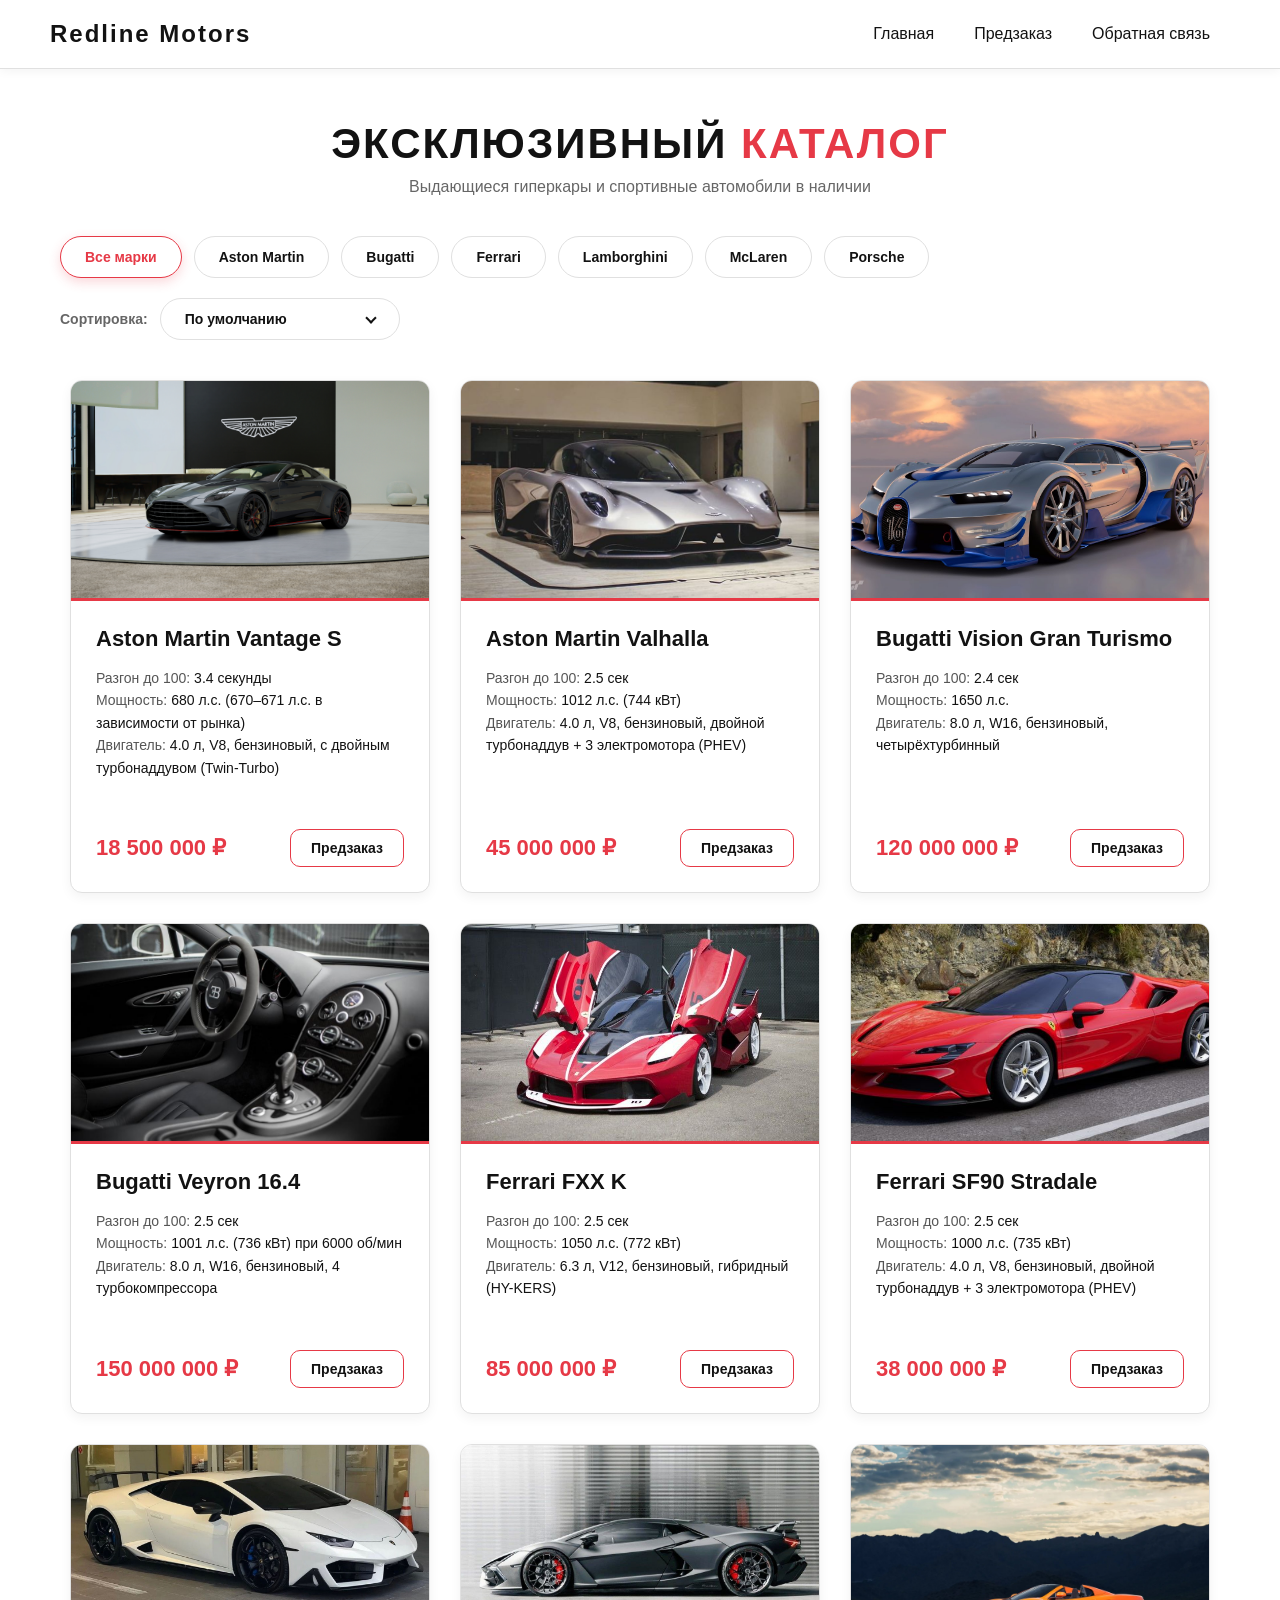
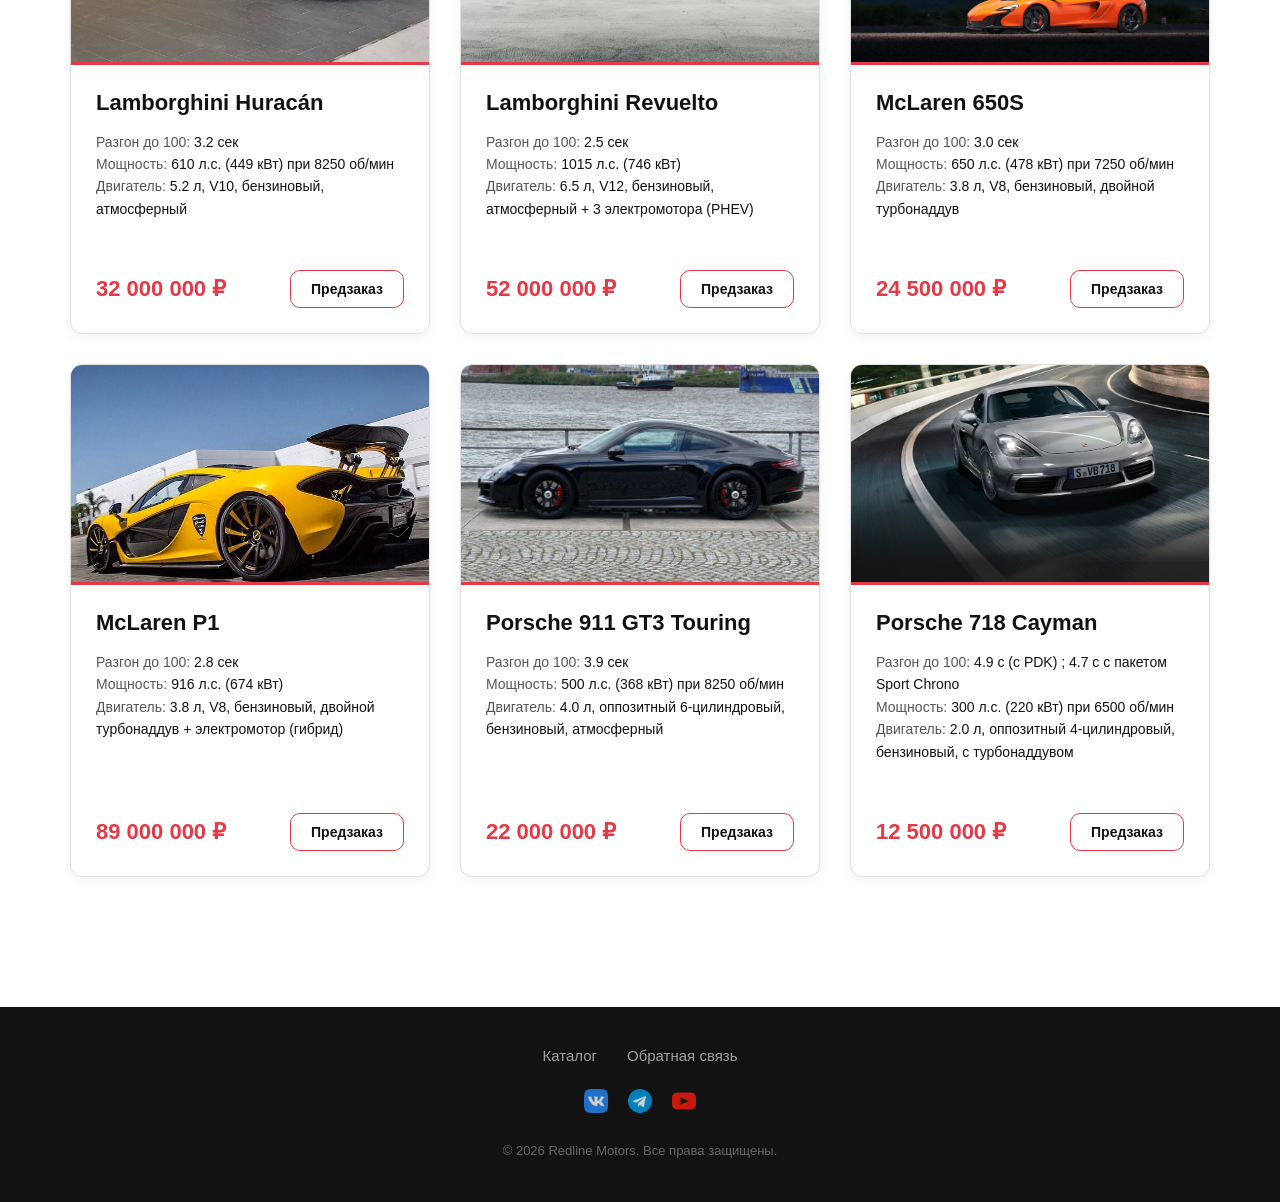
==== commit 2eee48a2: "Fix catalog brand filter when arriving from home page with hash. Co-authored-by: Cursor <cursoragent" ====
--- a/catalog/catalog.html
+++ b/catalog/catalog.html
@@ -61,8 +61,8 @@
         /* Сетка каталога (Grid) */
         .catalog-grid {
             display: grid;
-            /* Автоматически подстраивает колонки: минимум 320px, максимум 1 часть доступного пространства */
-            grid-template-columns: repeat(auto-fit, minmax(320px, 1fr));
+            grid-template-columns: repeat(auto-fill, minmax(300px, 360px));
+            justify-content: center;
             gap: 30px;
             max-width: 1200px;
             margin: 0 auto;
@@ -76,6 +76,9 @@
             overflow: hidden;
             display: flex;
             flex-direction: column;
+            width: 100%;
+            max-width: 360px;
+            justify-self: center;
             scroll-margin-top: 130px; /* Отступ под фиксированную шапку */
             box-shadow: 0 4px 12px rgba(0, 0, 0, 0.05);
             
@@ -438,8 +441,13 @@
         }
         @media (max-width: 768px) {
             .catalog-grid {
-                grid-template-columns: 1fr !important;
+                grid-template-columns: minmax(0, 360px) !important;
+                justify-content: center;
                 gap: 20px;
+            }
+
+            .car-card {
+                max-width: 360px;
             }
         }
         @media (max-width: 600px) {
@@ -473,7 +481,8 @@
                 padding: 10px 20px;
             }
             .catalog-grid {
-                grid-template-columns: 1fr !important;
+                grid-template-columns: minmax(0, 360px) !important;
+                justify-content: center;
                 gap: 20px;
             }
         }
@@ -764,7 +773,6 @@
     }
 
     window.addEventListener('hashchange', handleHash);
-    window.addEventListener('DOMContentLoaded', handleHash);
 
     // Сортировка карточек
     let originalCardsOrder = [];
@@ -772,6 +780,7 @@
     // Сохраняем исходный порядок карточек после загрузки DOM
     window.addEventListener('DOMContentLoaded', () => {
       renderCatalogFromData();
+      handleHash();
       originalCardsOrder = Array.from(document.querySelectorAll('.car-card'));
       
       // Очистка классов анимации и задержки по окончании анимации
--- a/css/global.css
+++ b/css/global.css
@@ -6,6 +6,10 @@
   min-height: 100vh;
   display: flex;
   flex-direction: column;
+}
+
+html {
+  background-color: #121212;
 }
 
 body {
--- a/css/index.css
+++ b/css/index.css
@@ -1859,12 +1859,13 @@
 
 /* Custom full-width gray footer styling */
 .divfooter {
-  width: 100vw !important;
-  max-width: 100vw !important;
+  width: 100% !important;
+  max-width: 100% !important;
   background-color: #121212 !important; /* глубокий черный фон */
   padding: 40px 50px !important;
   margin: 0 !important;
-  margin-left: calc(-50vw + 50%) !important; /* stretch exactly edge-to-edge from within wrapper */
+  margin-top: auto !important;
+  margin-left: 0 !important;
   box-sizing: border-box !important;
   border-radius: 0 !important; /* remove rounded corners to stretch completely edge-to-edge */
   display: flex !important;
